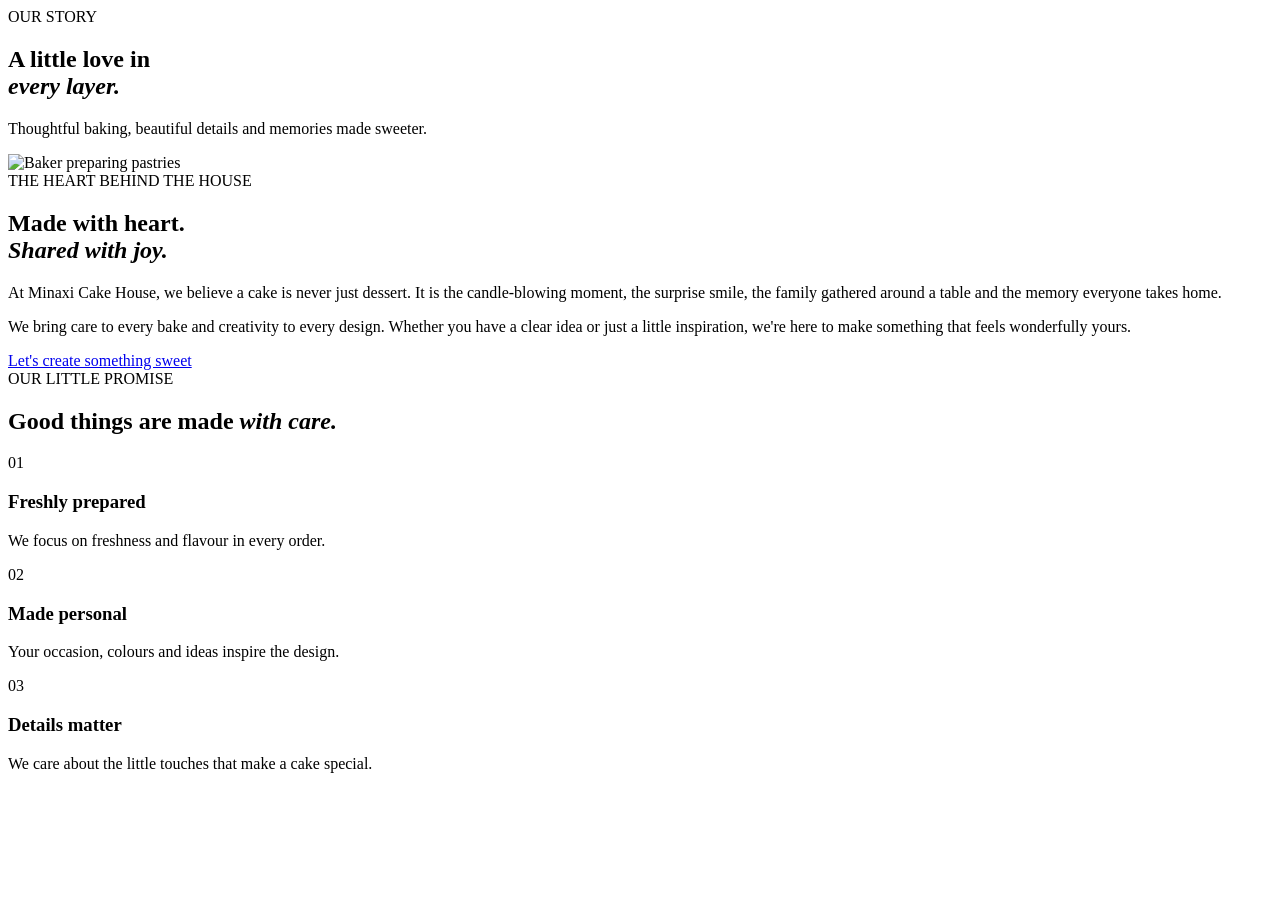
==== about.html @ bf6208a5 "Add files via upload" ====
<!doctype html><html lang="en"><head><meta charset="utf-8"><meta name="viewport" content="width=device-width,initial-scale=1"><title>About Us | Minaxi Cake House</title><link rel="preconnect" href="https://fonts.googleapis.com"><link href="https://fonts.googleapis.com/css2?family=DM+Sans:wght@400;500;600;700&family=Playfair+Display:wght@500;600;700&display=swap" rel="stylesheet"><link rel="stylesheet" href="css/style.css"></head><body><div id="site-header"></div><main><section class="page-hero"><span class="eyebrow">OUR STORY</span><h1>A little love in<br><em>every layer.</em></h1><p>Thoughtful baking, beautiful details and memories made sweeter.</p></section><section class="story section two-col"><img class="story-img" src="https://images.unsplash.com/photo-1555507036-ab1f4038808a?auto=format&fit=crop&w=1000&q=85" alt="Baker preparing pastries"><div><div class="section-kicker">THE HEART BEHIND THE HOUSE</div><h2>Made with heart.<br><em>Shared with joy.</em></h2><p>At Minaxi Cake House, we believe a cake is never just dessert. It is the candle-blowing moment, the surprise smile, the family gathered around a table and the memory everyone takes home.</p><p>We bring care to every bake and creativity to every design. Whether you have a clear idea or just a little inspiration, we're here to make something that feels wonderfully yours.</p><a class="btn btn-dark" href="custom-orders.html">Let's create something sweet</a></div></section><section class="values section"><div class="section-kicker">OUR LITTLE PROMISE</div><h2>Good things are made <em>with care.</em></h2><div class="value-grid"><div><span>01</span><h3>Freshly prepared</h3><p>We focus on freshness and flavour in every order.</p></div><div><span>02</span><h3>Made personal</h3><p>Your occasion, colours and ideas inspire the design.</p></div><div><span>03</span><h3>Details matter</h3><p>We care about the little touches that make a cake special.</p></div></div></section></main><div id="site-footer"></div><script src="js/site.js"></script></body></html>
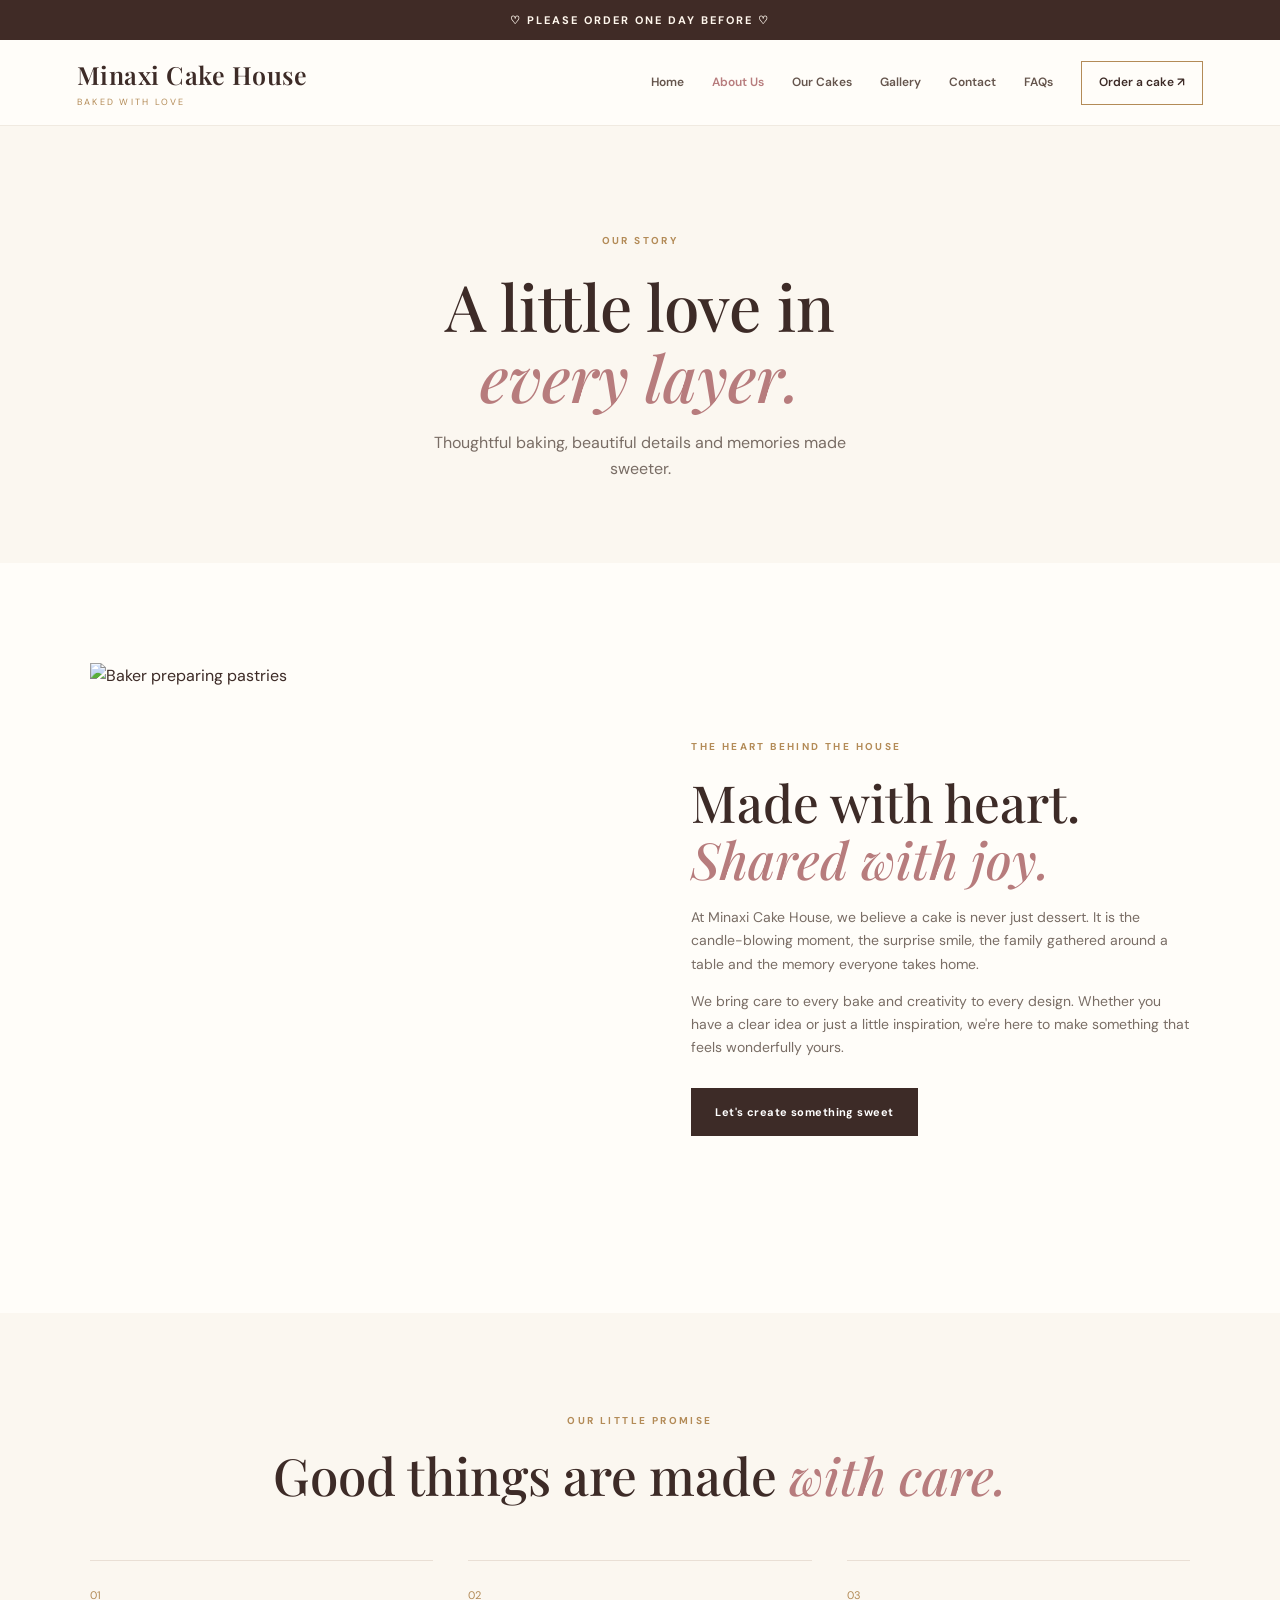
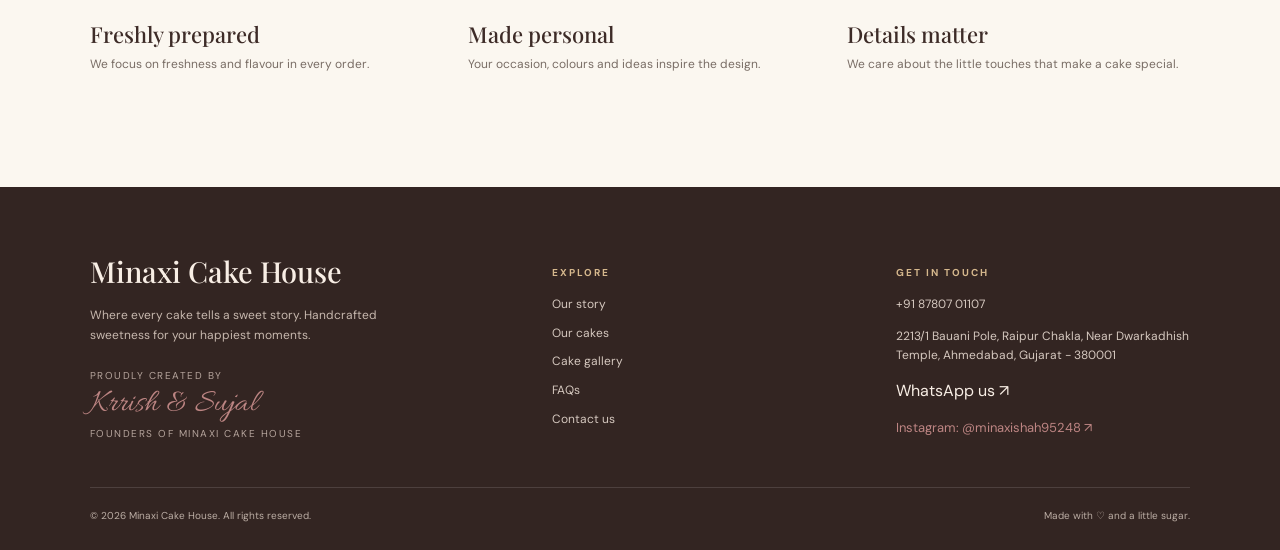
==== commit b7261959: "folder changes a bit" ====
--- a/about.html
+++ b/about.html
@@ -1 +1 @@
-<!doctype html><html lang="en"><head><meta charset="utf-8"><meta name="viewport" content="width=device-width,initial-scale=1"><title>About Us | Minaxi Cake House</title><link rel="preconnect" href="https://fonts.googleapis.com"><link href="https://fonts.googleapis.com/css2?family=DM+Sans:wght@400;500;600;700&family=Playfair+Display:wght@500;600;700&display=swap" rel="stylesheet"><link rel="stylesheet" href="css/style.css"></head><body><div id="site-header"></div><main><section class="page-hero"><span class="eyebrow">OUR STORY</span><h1>A little love in<br><em>every layer.</em></h1><p>Thoughtful baking, beautiful details and memories made sweeter.</p></section><section class="story section two-col"><img class="story-img" src="https://images.unsplash.com/photo-1555507036-ab1f4038808a?auto=format&fit=crop&w=1000&q=85" alt="Baker preparing pastries"><div><div class="section-kicker">THE HEART BEHIND THE HOUSE</div><h2>Made with heart.<br><em>Shared with joy.</em></h2><p>At Minaxi Cake House, we believe a cake is never just dessert. It is the candle-blowing moment, the surprise smile, the family gathered around a table and the memory everyone takes home.</p><p>We bring care to every bake and creativity to every design. Whether you have a clear idea or just a little inspiration, we're here to make something that feels wonderfully yours.</p><a class="btn btn-dark" href="custom-orders.html">Let's create something sweet</a></div></section><section class="values section"><div class="section-kicker">OUR LITTLE PROMISE</div><h2>Good things are made <em>with care.</em></h2><div class="value-grid"><div><span>01</span><h3>Freshly prepared</h3><p>We focus on freshness and flavour in every order.</p></div><div><span>02</span><h3>Made personal</h3><p>Your occasion, colours and ideas inspire the design.</p></div><div><span>03</span><h3>Details matter</h3><p>We care about the little touches that make a cake special.</p></div></div></section></main><div id="site-footer"></div><script src="js/site.js"></script></body></html>+<!doctype html><html lang="en"><head><meta charset="utf-8"><meta name="viewport" content="width=device-width,initial-scale=1"><title>About Us | Minaxi Cake House</title><link rel="preconnect" href="https://fonts.googleapis.com"><link href="https://fonts.googleapis.com/css2?family=DM+Sans:wght@400;500;600;700&family=Playfair+Display:wght@500;600;700&display=swap" rel="stylesheet"><link rel="stylesheet" href="./style.css"></head><body><div id="site-header"></div><main><section class="page-hero"><span class="eyebrow">OUR STORY</span><h1>A little love in<br><em>every layer.</em></h1><p>Thoughtful baking, beautiful details and memories made sweeter.</p></section><section class="story section two-col"><img class="story-img" src="https://images.unsplash.com/photo-1555507036-ab1f4038808a?auto=format&fit=crop&w=1000&q=85" alt="Baker preparing pastries"><div><div class="section-kicker">THE HEART BEHIND THE HOUSE</div><h2>Made with heart.<br><em>Shared with joy.</em></h2><p>At Minaxi Cake House, we believe a cake is never just dessert. It is the candle-blowing moment, the surprise smile, the family gathered around a table and the memory everyone takes home.</p><p>We bring care to every bake and creativity to every design. Whether you have a clear idea or just a little inspiration, we're here to make something that feels wonderfully yours.</p><a class="btn btn-dark" href="custom-orders.html">Let's create something sweet</a></div></section><section class="values section"><div class="section-kicker">OUR LITTLE PROMISE</div><h2>Good things are made <em>with care.</em></h2><div class="value-grid"><div><span>01</span><h3>Freshly prepared</h3><p>We focus on freshness and flavour in every order.</p></div><div><span>02</span><h3>Made personal</h3><p>Your occasion, colours and ideas inspire the design.</p></div><div><span>03</span><h3>Details matter</h3><p>We care about the little touches that make a cake special.</p></div></div></section></main><div id="site-footer"></div><script src="./site.js"></script></body></html>
--- a/style.css
+++ b/style.css
@@ -0,0 +1,2 @@
+ :root{--cream:#fbf7f0;--paper:#fffdf9;--pink:#f2dfe0;--rose:#b77c7d;--brown:#3d2b27;--gold:#b38b57;--muted:#796d65;--line:#e9dfd5;--serif:'Playfair Display',Georgia,serif;--sans:'DM Sans',Arial,sans-serif}*{box-sizing:border-box}html{scroll-behavior:smooth}body{margin:0;background:var(--paper);color:var(--brown);font-family:var(--sans);line-height:1.65}a{color:inherit;text-decoration:none}img{display:block;max-width:100%;object-fit:cover}button,input,textarea,select{font:inherit}.site-header{height:86px;padding:0 6vw;display:flex;align-items:center;justify-content:space-between;background:rgba(255,253,249,.94);position:sticky;top:0;z-index:20;border-bottom:1px solid rgba(233,223,213,.65);backdrop-filter:blur(12px)}.brand{display:flex;flex-direction:column;line-height:1.05}.brand strong{font:600 25px var(--serif);letter-spacing:.02em}.brand small{font-size:9px;letter-spacing:.25em;color:var(--gold);margin-top:7px}.nav{display:flex;gap:28px;align-items:center}.nav a{font-size:12px;font-weight:600;color:#65554d;transition:.25s}.nav a:hover,.nav a.active{color:var(--rose)}.nav .nav-cta{padding:11px 17px;border:1px solid var(--gold);color:var(--brown)}.menu-toggle{display:none;border:0;background:none;font-size:24px;color:var(--brown)}.hero{min-height:650px;display:grid;grid-template-columns:1fr 1fr;background:var(--cream);padding:65px 7vw 70px;gap:5vw;align-items:center}.hero-copy{max-width:570px}.eyebrow,.section-kicker{font-size:10px;letter-spacing:.24em;font-weight:700;color:var(--gold)}h1,h2,h3,p{margin-top:0}h1,h2{font-family:var(--serif);font-weight:500;line-height:1.12}h1{font-size:clamp(46px,5.5vw,76px);margin:23px 0}h1 em,h2 em{font-weight:500;color:var(--rose)}.hero-copy>p,.page-hero p{color:var(--muted);font-size:16px;max-width:450px}.actions{display:flex;align-items:center;gap:27px;margin-top:32px;flex-wrap:wrap}.btn{display:inline-flex;align-items:center;justify-content:center;gap:14px;padding:14px 23px;font-size:11px;font-weight:700;letter-spacing:.04em;border:1px solid transparent;transition:.25s;cursor:pointer}.btn-dark{background:var(--brown);color:white}.btn-dark:hover{background:var(--rose);transform:translateY(-2px)}.btn-light{background:var(--paper);color:var(--brown)}.text-link,.under-link{font-size:12px;font-weight:700;border-bottom:1px solid var(--gold);padding-bottom:4px}.text-link span{color:var(--gold)}.hero-note{margin-top:65px;color:var(--muted);font-size:10px;letter-spacing:.08em;display:flex;align-items:center;gap:12px}.note-line{width:35px;height:1px;background:var(--gold)}.hero-visual{position:relative;max-width:590px;width:100%;justify-self:end}.hero-img{width:100%;height:510px;object-fit:cover;border-radius:48% 48% 4px 4px}.floating-card{position:absolute;bottom:28px;left:-40px;background:white;padding:16px 22px;display:flex;align-items:center;gap:13px;box-shadow:0 12px 35px #3d2b2718}.floating-card>span{font-size:25px;color:var(--gold)}.floating-card strong,.floating-card small{display:block}.floating-card strong{font:500 16px var(--serif)}.floating-card small{font-size:10px;color:var(--muted)}.section{padding:100px 7vw}.intro{text-align:center;background:var(--paper)}.intro h2,.section h2{font-size:clamp(34px,4vw,52px);margin:18px 0}.narrow{max-width:570px;margin:0 auto 25px;color:var(--muted);font-size:14px}.under-link{display:inline-block}.section-head{display:flex;justify-content:space-between;align-items:end;margin-bottom:35px;gap:20px}.featured{background:var(--cream)}.cake-grid,.product-grid{display:grid;grid-template-columns:repeat(3,1fr);gap:25px}.cake-tile{background:var(--paper);overflow:hidden}.cake-tile img{height:290px;width:100%;transition:transform .5s}.cake-tile:hover img,.product-card:hover img{transform:scale(1.04)}.cake-tile>div{padding:22px 24px 25px}.cake-tile span,.product-card span{font-size:9px;letter-spacing:.17em;color:var(--gold);font-weight:700}.cake-tile h3,.product-card h3{font:500 24px var(--serif);margin:8px 0}.cake-tile p,.product-card p{font-size:12px;color:var(--muted);margin-bottom:0}.quote-band{background:#49342f;color:white;text-align:center;padding:75px 20px}.quote-band>span{font:70px var(--serif);color:#d4b68c;line-height:.7}.quote-band p{font:clamp(28px,4vw,43px)/1.25 var(--serif);margin:10px 0 25px}.quote-band em{color:#e4c9bd}.mini-gallery{display:grid;grid-template-columns:1.2fr 1fr 1fr;gap:18px}.mini-gallery img{height:300px;width:100%}.page-hero{text-align:center;padding:100px 20px 80px;background:var(--cream)}.page-hero h1{font-size:clamp(45px,5vw,68px);margin:17px 0}.page-hero p{margin:0 auto}.two-col{display:grid;grid-template-columns:1fr 1fr;gap:8vw;align-items:center}.story-img{width:100%;height:550px}.two-col p{color:var(--muted);font-size:14px}.two-col .btn{margin-top:15px}.values{text-align:center;background:var(--cream)}.value-grid{display:grid;grid-template-columns:repeat(3,1fr);gap:35px;margin-top:55px;text-align:left}.value-grid>div{border-top:1px solid var(--line);padding-top:20px}.value-grid span{color:var(--gold);font-size:11px}.value-grid h3{font:500 22px var(--serif);margin:12px 0 6px}.value-grid p{color:var(--muted);font-size:12px}.filter-row{display:flex;justify-content:center;gap:10px;flex-wrap:wrap;margin-bottom:35px}.filter{border:1px solid var(--line);background:white;color:var(--muted);padding:9px 17px;font-size:11px;cursor:pointer}.filter.active,.filter:hover{background:var(--brown);color:white;border-color:var(--brown)}.product-card{background:var(--cream);overflow:hidden}.product-card img{height:280px;width:100%;transition:transform .5s}.product-card>div{padding:22px}.product-card .under-link{margin-top:18px}.gallery-grid{display:grid;grid-template-columns:repeat(3,1fr);gap:18px}.gallery-grid img{width:100%;height:330px;transition:.35s;cursor:zoom-in}.gallery-grid img:nth-child(3n+2){height:390px}.gallery-grid img:hover{filter:brightness(.9)}.center-cta{text-align:center;padding:85px 15px 0}.center-cta h2{font-size:38px}.center-cta p{color:var(--muted);font-size:13px}.order-layout{display:grid;grid-template-columns:.8fr 1.2fr;gap:7vw;background:var(--cream)}.order-aside img{width:100%;height:270px;margin-top:30px}.order-aside p{color:var(--muted);font-size:14px}.order-form{background:white;padding:35px}.form-grid{display:grid;grid-template-columns:1fr 1fr;gap:20px}.form-grid label{font-size:11px;font-weight:700;color:#66574f}.form-grid input,.form-grid textarea,.form-grid select{display:block;width:100%;margin-top:8px;padding:12px;border:1px solid var(--line);background:#fffdfa;outline:none;font-size:12px;color:var(--brown)}.form-grid input:focus,.form-grid textarea:focus,.form-grid select:focus{border-color:var(--rose)}.form-grid .full{grid-column:1/-1}.form-note,.form-message{font-size:11px;color:var(--muted);margin:18px 0}.submit-btn{width:100%}.contact-layout{display:grid;grid-template-columns:.8fr 1.2fr;gap:8vw;align-items:center}.contact-detail{border-top:1px solid var(--line);padding:18px 0;margin-top:20px}.contact-detail span{font-size:9px;letter-spacing:.18em;color:var(--gold);font-weight:700}.contact-detail p{margin:5px 0 0;color:var(--muted);font-size:14px}.map-wrap{height:430px;background:var(--cream)}.map-wrap iframe{width:100%;height:100%;border:0}.faq-list{max-width:850px;margin:auto}.faq-list details{border-bottom:1px solid var(--line);padding:22px 5px}.faq-list summary{font:500 21px var(--serif);cursor:pointer;list-style:none;display:flex;justify-content:space-between}.faq-list summary:after{content:'+';color:var(--gold);font:22px var(--sans)}.faq-list details[open] summary:after{content:'−'}.faq-list p{color:var(--muted);font-size:13px;max-width:700px;margin:15px 0 0}.site-footer{background:#332522;color:#f8eee5;padding:65px 7vw 25px}.footer-top{display:grid;grid-template-columns:1.4fr 1fr 1fr;gap:50px;padding-bottom:45px}.footer-brand strong{font:500 29px var(--serif)}.footer-brand p{color:#c7b8ae;font-size:12px;max-width:300px;margin-top:15px}.site-footer h4{font-size:10px;letter-spacing:.2em;color:#d6b88d}.footer-links{display:grid;gap:9px}.footer-links a,.footer-contact p{font-size:12px;color:#d5c8bf}.footer-links a:hover{color:#e4c9bd}.footer-bottom{border-top:1px solid #ffffff20;padding-top:20px;display:flex;justify-content:space-between;color:#bcaea5;font-size:10px}.reveal{opacity:0;transform:translateY(18px);transition:opacity .7s,transform .7s}.reveal.visible{opacity:1;transform:none}
+@media(max-width:900px){.nav{gap:14px}.nav a{font-size:10px}.hero{padding:55px 5vw;gap:3vw}.hero-img{height:430px}.section{padding:75px 5vw}.cake-grid,.product-grid{gap:15px}.order-layout,.contact-layout{gap:35px}}@media(max-width:700px){.site-header{height:72px;padding:0 5vw}.menu-toggle{display:block}.nav{display:none;position:absolute;top:72px;left:0;right:0;background:var(--paper);padding:20px 6vw 25px;box-shadow:0 15px 20px #0000000b;flex-direction:column;align-items:stretch;gap:15px}.nav.open{display:flex}.nav a{font-size:13px}.nav .nav-cta{text-align:center}.hero{grid-template-columns:1fr;padding:55px 6vw 65px}.hero-visual{justify-self:center;max-width:500px}.hero-img{height:390px}.floating-card{left:0}.hero-note{margin-top:35px}.section{padding:65px 6vw}.section-head{align-items:start;flex-direction:column}.cake-grid,.product-grid{grid-template-columns:1fr}.cake-tile img,.product-card img{height:300px}.mini-gallery{grid-template-columns:1fr 1fr}.mini-gallery img{height:200px}.mini-gallery img:last-child{display:none}.page-hero{padding:75px 20px 60px}.two-col,.order-layout,.contact-layout{grid-template-columns:1fr}.story-img{height:360px}.value-grid{grid-template-columns:1fr;gap:20px;margin-top:30px}.gallery-grid{grid-template-columns:1fr 1fr;gap:10px}.gallery-grid img,.gallery-grid img:nth-child(3n+2){height:220px}.order-form{padding:22px}.form-grid{grid-template-columns:1fr}.form-grid .full{grid-column:auto}.map-wrap{height:320px}.footer-top{grid-template-columns:1fr 1fr;gap:30px}.footer-brand{grid-column:1/-1}.footer-bottom{gap:10px;flex-direction:column}.quote-band{padding:60px 20px}}
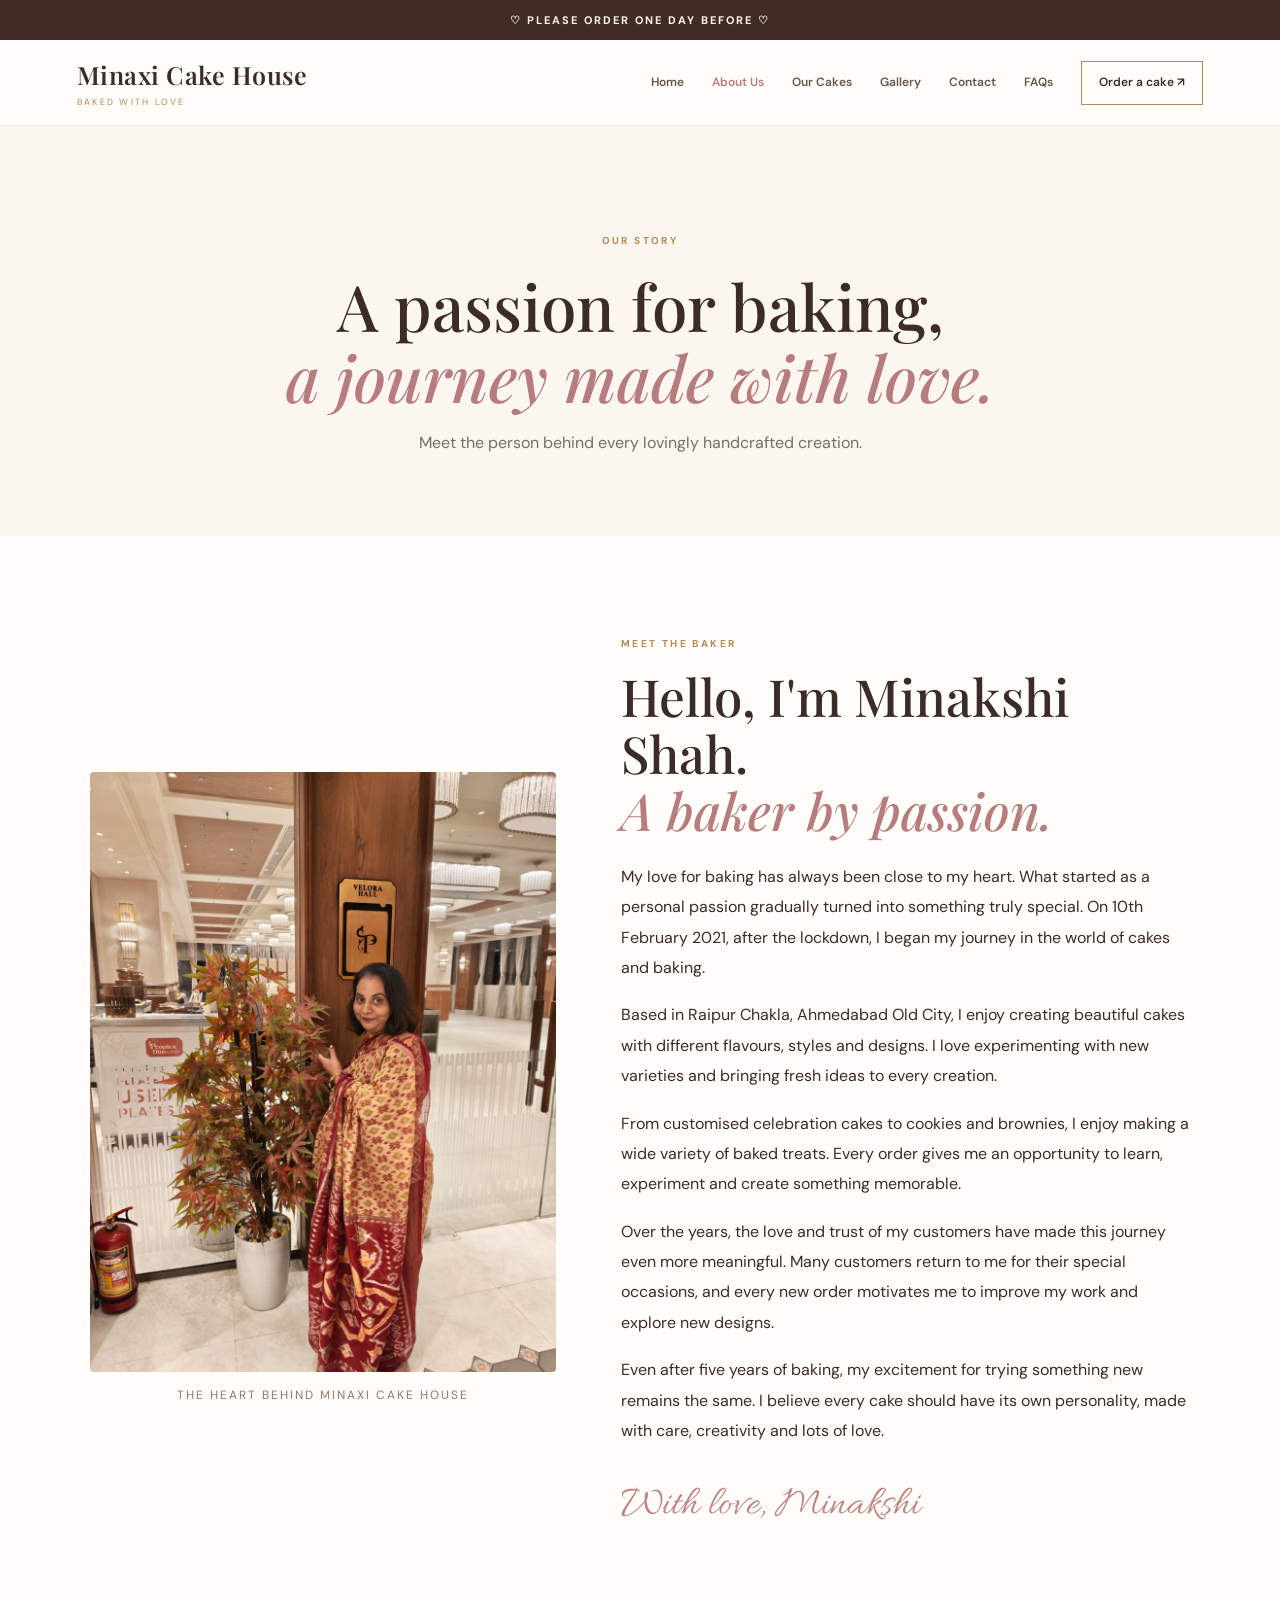
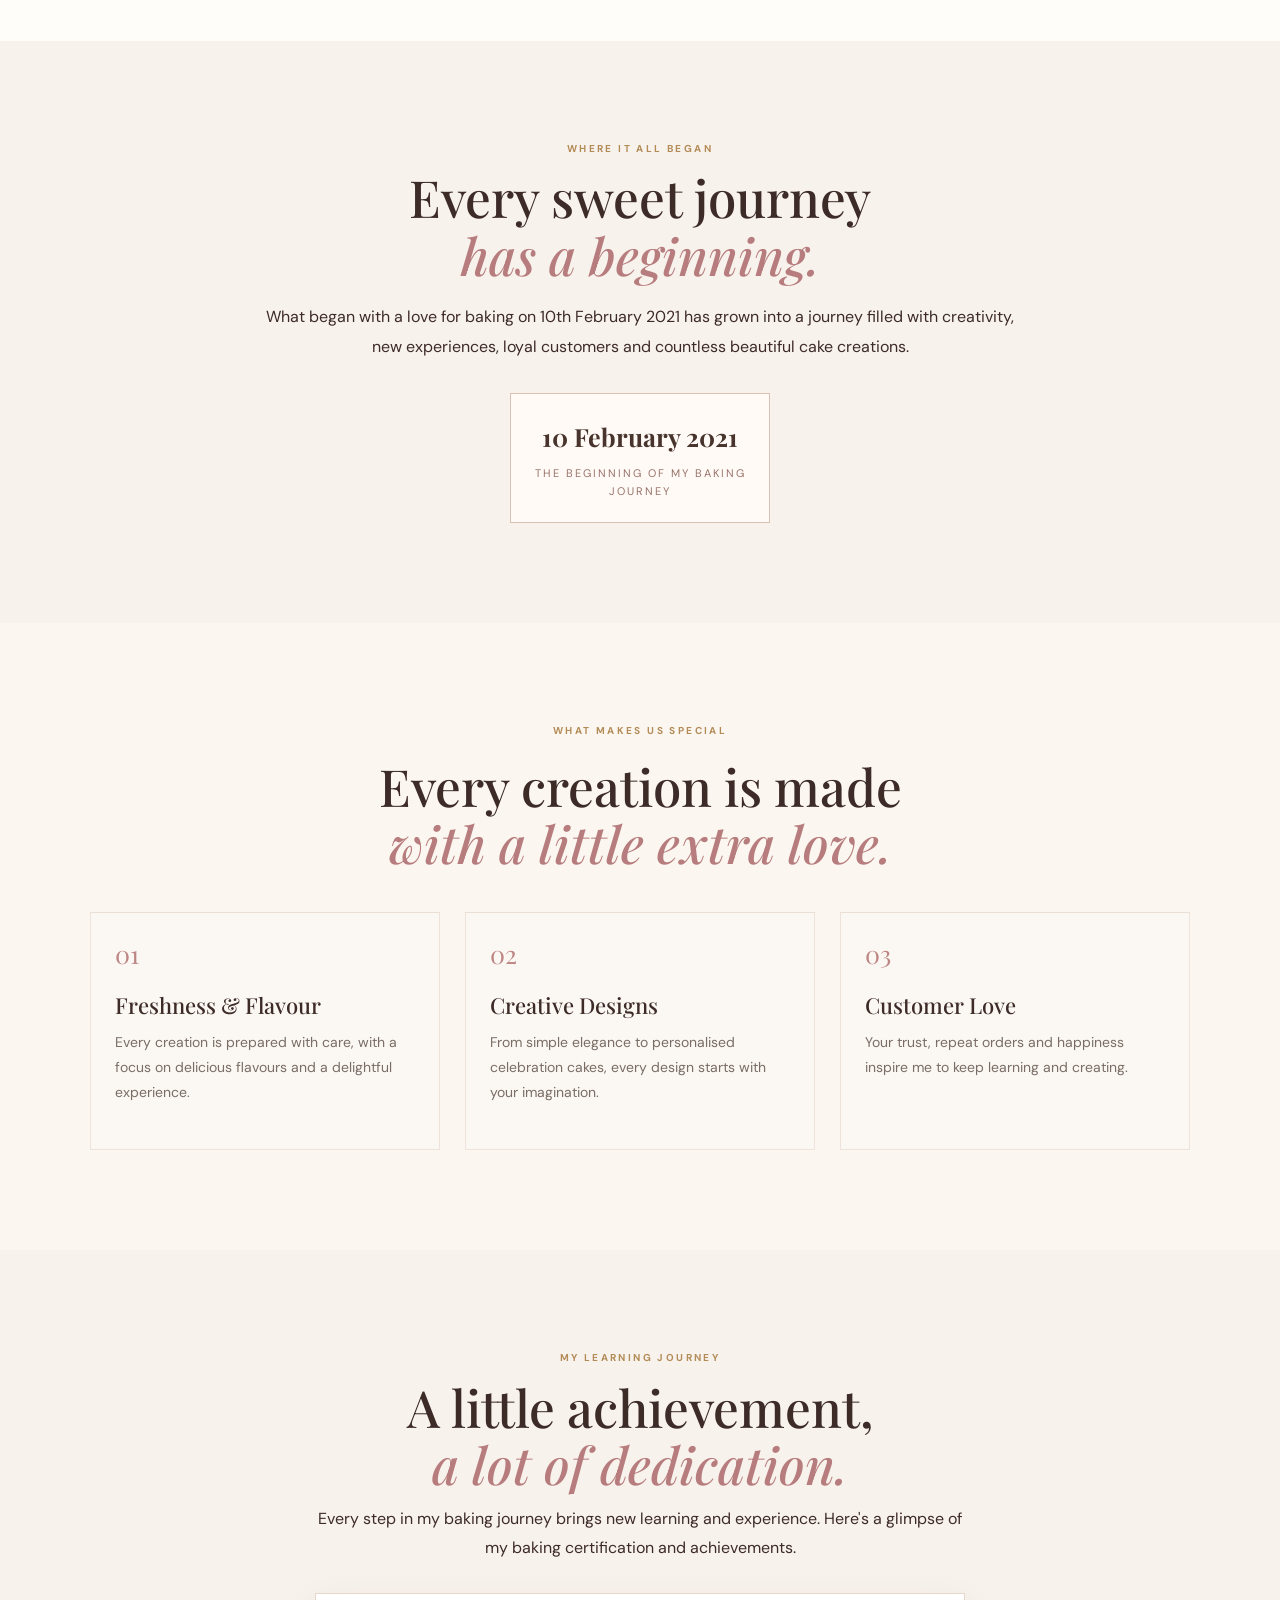
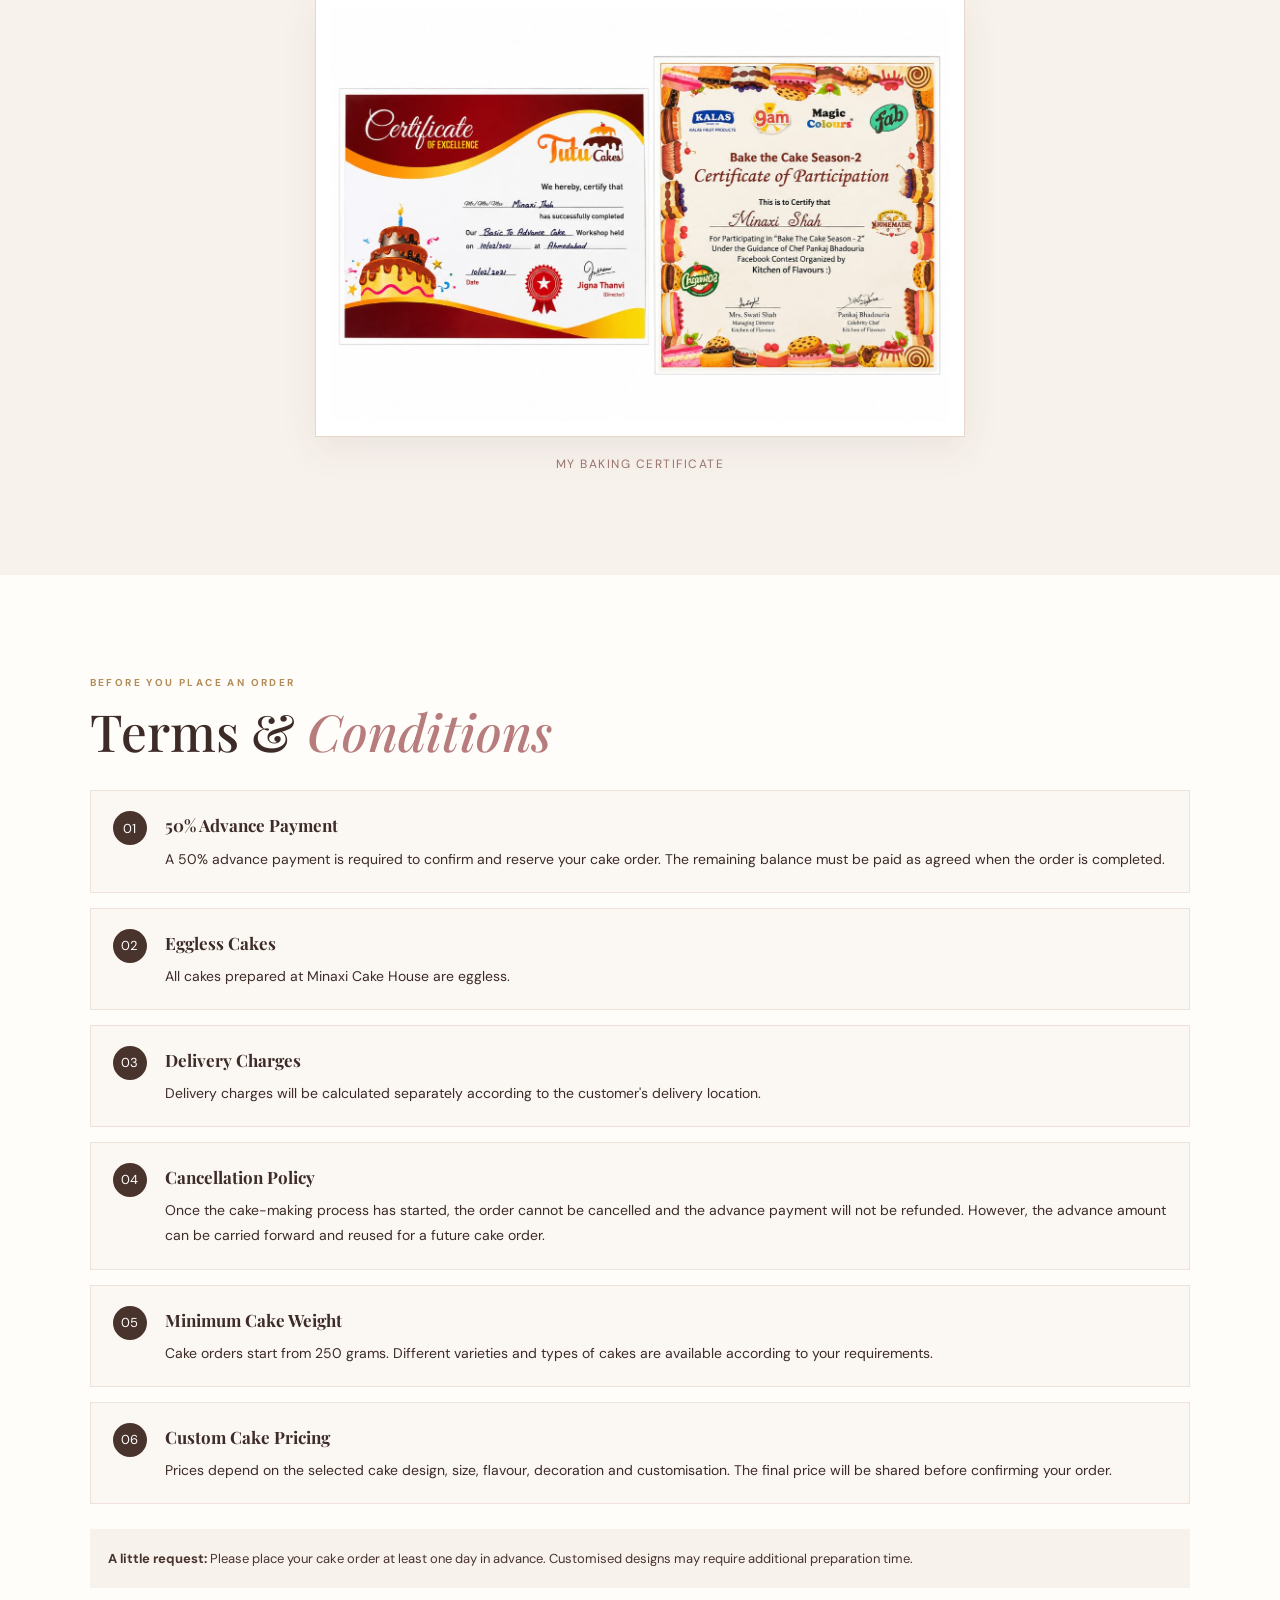
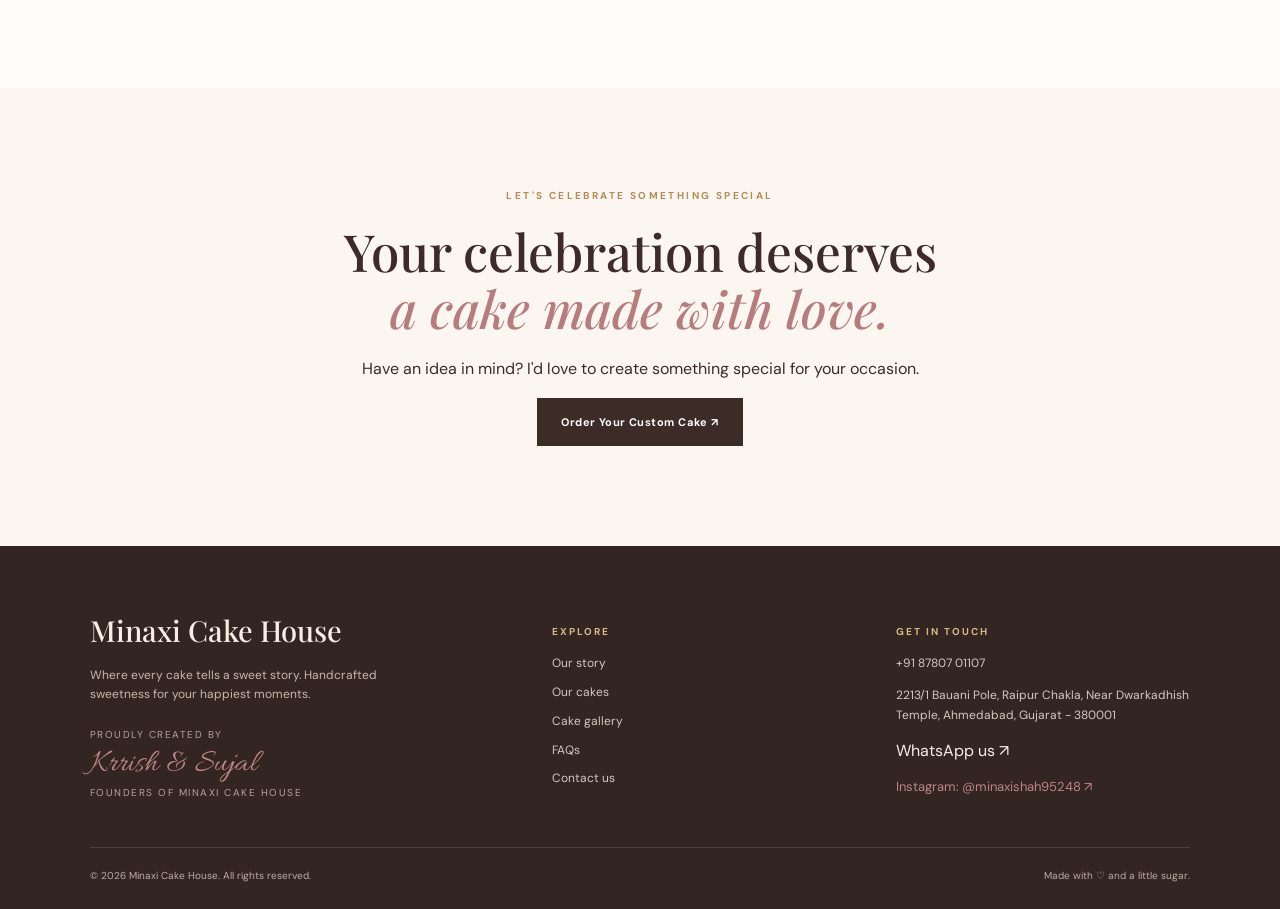
==== commit 65c3362a: "changesin file" ====
--- a/about.html
+++ b/about.html
@@ -1 +1,598 @@
-<!doctype html><html lang="en"><head><meta charset="utf-8"><meta name="viewport" content="width=device-width,initial-scale=1"><title>About Us | Minaxi Cake House</title><link rel="preconnect" href="https://fonts.googleapis.com"><link href="https://fonts.googleapis.com/css2?family=DM+Sans:wght@400;500;600;700&family=Playfair+Display:wght@500;600;700&display=swap" rel="stylesheet"><link rel="stylesheet" href="./style.css"></head><body><div id="site-header"></div><main><section class="page-hero"><span class="eyebrow">OUR STORY</span><h1>A little love in<br><em>every layer.</em></h1><p>Thoughtful baking, beautiful details and memories made sweeter.</p></section><section class="story section two-col"><img class="story-img" src="https://images.unsplash.com/photo-1555507036-ab1f4038808a?auto=format&fit=crop&w=1000&q=85" alt="Baker preparing pastries"><div><div class="section-kicker">THE HEART BEHIND THE HOUSE</div><h2>Made with heart.<br><em>Shared with joy.</em></h2><p>At Minaxi Cake House, we believe a cake is never just dessert. It is the candle-blowing moment, the surprise smile, the family gathered around a table and the memory everyone takes home.</p><p>We bring care to every bake and creativity to every design. Whether you have a clear idea or just a little inspiration, we're here to make something that feels wonderfully yours.</p><a class="btn btn-dark" href="custom-orders.html">Let's create something sweet</a></div></section><section class="values section"><div class="section-kicker">OUR LITTLE PROMISE</div><h2>Good things are made <em>with care.</em></h2><div class="value-grid"><div><span>01</span><h3>Freshly prepared</h3><p>We focus on freshness and flavour in every order.</p></div><div><span>02</span><h3>Made personal</h3><p>Your occasion, colours and ideas inspire the design.</p></div><div><span>03</span><h3>Details matter</h3><p>We care about the little touches that make a cake special.</p></div></div></section></main><div id="site-footer"></div><script src="./site.js"></script></body></html>+
+<!doctype html>
+<html lang="en">
+
+<head>
+  <meta charset="utf-8">
+  <meta name="viewport" content="width=device-width,initial-scale=1">
+
+  <title>About Us | Minaxi Cake House</title>
+
+  <link rel="preconnect" href="https://fonts.googleapis.com">
+
+  <link href="https://fonts.googleapis.com/css2?family=DM+Sans:wght@400;500;600;700&family=Playfair+Display:wght@500;600;700&display=swap" rel="stylesheet">
+
+  <link rel="stylesheet" href="./style.css">
+
+  <style>
+    /* ABOUT PAGE */
+
+    .owner-story {
+      display: grid;
+      grid-template-columns: 0.9fr 1.1fr;
+      gap: 65px;
+      align-items: center;
+    }
+
+    .owner-photo-wrap {
+      position: relative;
+    }
+
+    .owner-photo {
+      width: 100%;
+      height: 600px;
+      object-fit: cover;
+      object-position: center 35%;
+      border-radius: 4px;
+      display: block;
+    }
+
+    .owner-photo-caption {
+      margin-top: 14px;
+      text-align: center;
+      color: #98736b;
+      font-size: 12px;
+      letter-spacing: 2px;
+      text-transform: uppercase;
+    }
+
+    .owner-content h2 {
+      margin: 15px 0 22px;
+    }
+
+    .owner-content p {
+      line-height: 1.9;
+      margin-bottom: 17px;
+    }
+
+    .owner-signature {
+      margin-top: 25px;
+      color: #bd8583;
+      font-family: 'Allura', cursive;
+      font-size: 42px;
+    }
+
+    /* BAKING JOURNEY */
+
+    .journey-section {
+      background: #f8f2ed;
+      text-align: center;
+    }
+
+    .journey-section h2 {
+      margin: 12px 0 18px;
+    }
+
+    .journey-description {
+      max-width: 760px;
+      margin: 0 auto;
+      line-height: 1.9;
+    }
+
+    .journey-date {
+      margin: 30px auto 0;
+      padding: 22px;
+      max-width: 260px;
+      border: 1px solid #d9c2b4;
+      background: #fffaf6;
+    }
+
+    .journey-date strong {
+      display: block;
+      font-family: 'Playfair Display', serif;
+      font-size: 25px;
+      color: #49332d;
+    }
+
+    .journey-date span {
+      display: block;
+      margin-top: 7px;
+      font-size: 11px;
+      letter-spacing: 2px;
+      color: #98736b;
+    }
+
+    /* CAKE PROMISES */
+
+    .values {
+      text-align: center;
+    }
+
+    .value-grid {
+      display: grid;
+      grid-template-columns: repeat(3, 1fr);
+      gap: 25px;
+      margin-top: 40px;
+    }
+
+    .value-card {
+      padding: 30px 24px;
+      background: #fbf7f3;
+      border: 1px solid #eee2da;
+      text-align: left;
+    }
+
+    .value-card span {
+      color: #bd8583;
+      font-family: 'Playfair Display', serif;
+      font-size: 25px;
+    }
+
+    .value-card h3 {
+      margin: 15px 0 10px;
+      font-family: 'Playfair Display', serif;
+    }
+
+    .value-card p {
+      line-height: 1.8;
+      font-size: 14px;
+    }
+
+    /* CERTIFICATE */
+
+    .certificate-section {
+      background: #f8f2ed;
+      text-align: center;
+    }
+
+    .certificate-section h2 {
+      margin: 12px 0;
+    }
+
+    .certificate-description {
+      max-width: 650px;
+      margin: 0 auto 30px;
+      line-height: 1.8;
+    }
+
+    .certificate-frame {
+      max-width: 650px;
+      margin: 0 auto;
+      padding: 15px;
+      background: #fff;
+      border: 1px solid #e6d7ca;
+      box-shadow: 0 12px 35px rgba(64,43,38,0.08);
+    }
+
+    .certificate-frame img {
+      width: 100%;
+      height: auto;
+      display: block;
+      object-fit: contain;
+    }
+
+    .certificate-caption {
+      margin-top: 18px;
+      color: #98736b;
+      font-size: 12px;
+      letter-spacing: 1.5px;
+      text-transform: uppercase;
+    }
+
+    /* TERMS AND CONDITIONS */
+
+    .terms-section h2 {
+      margin: 12px 0 30px;
+    }
+
+    .terms-list {
+      display: grid;
+      gap: 15px;
+    }
+
+    .term-item {
+      display: flex;
+      gap: 18px;
+      padding: 20px 22px;
+      background: #fbf7f3;
+      border: 1px solid #eee2da;
+      align-items: flex-start;
+    }
+
+    .term-number {
+      flex: 0 0 34px;
+      height: 34px;
+      display: flex;
+      justify-content: center;
+      align-items: center;
+      background: #49332d;
+      color: #fff;
+      border-radius: 50%;
+      font-size: 13px;
+    }
+
+    .term-item h3 {
+      font-family: 'Playfair Display', serif;
+      font-size: 17px;
+      margin: 0 0 7px;
+    }
+
+    .term-item p {
+      margin: 0;
+      line-height: 1.8;
+      font-size: 14px;
+    }
+
+    .terms-note {
+      margin-top: 25px;
+      padding: 18px;
+      background: #f8f2ed;
+      color: #49332d;
+      line-height: 1.8;
+      font-size: 13px;
+    }
+
+    @media(max-width: 800px) {
+      .owner-story {
+        grid-template-columns: 1fr;
+        gap: 35px;
+      }
+
+      .owner-photo {
+        height: 480px;
+      }
+
+      .value-grid {
+        grid-template-columns: 1fr;
+      }
+    }
+
+    @media(max-width: 500px) {
+      .owner-photo {
+        height: 400px;
+      }
+
+      .term-item {
+        padding: 16px;
+        gap: 12px;
+      }
+    }
+  </style>
+
+</head>
+
+<body>
+
+<div id="site-header"></div>
+
+<main>
+
+  <!-- PAGE HERO -->
+
+  <section class="page-hero">
+    <span class="eyebrow">OUR STORY</span>
+
+    <h1>A passion for baking,<br><em>a journey made with love.</em></h1>
+
+    <p>Meet the person behind every lovingly handcrafted creation.</p>
+  </section>
+
+
+  <!-- OWNER INTRODUCTION -->
+
+  <section class="section owner-story">
+
+    <div class="owner-photo-wrap">
+
+      <img
+        class="owner-photo"
+        src="./minaxi.jpeg"
+        alt="Minakshi Shah, founder of Minaxi Cake House"
+      >
+
+      <div class="owner-photo-caption">
+        The heart behind Minaxi Cake House
+      </div>
+
+    </div>
+
+    <div class="owner-content">
+
+      <div class="section-kicker">
+        MEET THE BAKER
+      </div>
+
+      <h2>
+        Hello, I'm Minakshi Shah.<br>
+        <em>A baker by passion.</em>
+      </h2>
+
+      <p>
+        My love for baking has always been close to my heart.
+        What started as a personal passion gradually turned into
+        something truly special. On 10th February 2021, after
+        the lockdown, I began my journey in the world of cakes
+        and baking.
+      </p>
+
+      <p>
+        Based in Raipur Chakla, Ahmedabad Old City, I enjoy
+        creating beautiful cakes with different flavours,
+        styles and designs. I love experimenting with new
+        varieties and bringing fresh ideas to every creation.
+      </p>
+
+      <p>
+        From customised celebration cakes to cookies and
+        brownies, I enjoy making a wide variety of baked
+        treats. Every order gives me an opportunity to learn,
+        experiment and create something memorable.
+      </p>
+
+      <p>
+        Over the years, the love and trust of my customers
+        have made this journey even more meaningful. Many
+        customers return to me for their special occasions,
+        and every new order motivates me to improve my work
+        and explore new designs.
+      </p>
+
+      <p>
+        Even after five years of baking, my excitement for
+        trying something new remains the same. I believe
+        every cake should have its own personality, made
+        with care, creativity and lots of love.
+      </p>
+
+      <div class="owner-signature">
+        With love, Minakshi
+      </div>
+
+    </div>
+
+  </section>
+
+
+  <!-- BAKING JOURNEY -->
+
+  <section class="section journey-section">
+
+    <div class="section-kicker">
+      WHERE IT ALL BEGAN
+    </div>
+
+    <h2>
+      Every sweet journey<br>
+      <em>has a beginning.</em>
+    </h2>
+
+    <p class="journey-description">
+      What began with a love for baking on 10th February 2021
+      has grown into a journey filled with creativity,
+      new experiences, loyal customers and countless
+      beautiful cake creations.
+    </p>
+
+    <div class="journey-date">
+      <strong>10 February 2021</strong>
+      <span>THE BEGINNING OF MY BAKING JOURNEY</span>
+    </div>
+
+  </section>
+
+
+  <!-- OUR VALUES -->
+
+  <section class="section values">
+
+    <div class="section-kicker">
+      WHAT MAKES US SPECIAL
+    </div>
+
+    <h2>
+      Every creation is made<br>
+      <em>with a little extra love.</em>
+    </h2>
+
+    <div class="value-grid">
+
+      <div class="value-card">
+        <span>01</span>
+        <h3>Freshness & Flavour</h3>
+        <p>
+          Every creation is prepared with care, with a focus
+          on delicious flavours and a delightful experience.
+        </p>
+      </div>
+
+      <div class="value-card">
+        <span>02</span>
+        <h3>Creative Designs</h3>
+        <p>
+          From simple elegance to personalised celebration
+          cakes, every design starts with your imagination.
+        </p>
+      </div>
+
+      <div class="value-card">
+        <span>03</span>
+        <h3>Customer Love</h3>
+        <p>
+          Your trust, repeat orders and happiness inspire
+          me to keep learning and creating.
+        </p>
+      </div>
+
+    </div>
+
+  </section>
+
+
+  <!-- BAKER CERTIFICATE -->
+
+  <section class="section certificate-section">
+
+    <div class="section-kicker">
+      MY LEARNING JOURNEY
+    </div>
+
+    <h2>
+      A little achievement,<br>
+      <em>a lot of dedication.</em>
+    </h2>
+
+    <p class="certificate-description">
+      Every step in my baking journey brings new learning
+      and experience. Here's a glimpse of my baking
+      certification and achievements.
+    </p>
+
+    <div class="certificate-frame">
+
+      <img
+        src="./certi.jpeg"
+        alt="Minakshi Shah's baking certificate"
+        loading="lazy"
+      >
+
+    </div>
+
+    <div class="certificate-caption">
+      My baking certificate
+    </div>
+
+  </section>
+
+
+  <!-- TERMS AND CONDITIONS -->
+
+  <section class="section terms-section">
+
+    <div class="section-kicker">
+      BEFORE YOU PLACE AN ORDER
+    </div>
+
+    <h2>
+      Terms & <em>Conditions</em>
+    </h2>
+
+    <div class="terms-list">
+
+      <div class="term-item">
+        <span class="term-number">01</span>
+        <div>
+          <h3>50% Advance Payment</h3>
+          <p>
+            A 50% advance payment is required to confirm
+            and reserve your cake order. The remaining
+            balance must be paid as agreed when the order
+            is completed.
+          </p>
+        </div>
+      </div>
+
+      <div class="term-item">
+        <span class="term-number">02</span>
+        <div>
+          <h3>Eggless Cakes</h3>
+          <p>
+            All cakes prepared at Minaxi Cake House are
+            eggless.
+          </p>
+        </div>
+      </div>
+
+      <div class="term-item">
+        <span class="term-number">03</span>
+        <div>
+          <h3>Delivery Charges</h3>
+          <p>
+            Delivery charges will be calculated separately
+            according to the customer's delivery location.
+          </p>
+        </div>
+      </div>
+
+      <div class="term-item">
+        <span class="term-number">04</span>
+        <div>
+          <h3>Cancellation Policy</h3>
+          <p>
+            Once the cake-making process has started,
+            the order cannot be cancelled and the advance
+            payment will not be refunded. However, the
+            advance amount can be carried forward and
+            reused for a future cake order.
+          </p>
+        </div>
+      </div>
+
+      <div class="term-item">
+        <span class="term-number">05</span>
+        <div>
+          <h3>Minimum Cake Weight</h3>
+          <p>
+            Cake orders start from 250 grams. Different
+            varieties and types of cakes are available
+            according to your requirements.
+          </p>
+        </div>
+      </div>
+
+      <div class="term-item">
+        <span class="term-number">06</span>
+        <div>
+          <h3>Custom Cake Pricing</h3>
+          <p>
+            Prices depend on the selected cake design,
+            size, flavour, decoration and customisation.
+            The final price will be shared before
+            confirming your order.
+          </p>
+        </div>
+      </div>
+
+    </div>
+
+    <div class="terms-note">
+      <strong>A little request:</strong>
+      Please place your cake order at least one day in
+      advance. Customised designs may require additional
+      preparation time.
+    </div>
+
+  </section>
+
+
+  <!-- FINAL CTA -->
+
+  <section class="section values">
+
+    <div class="section-kicker">
+      LET'S CELEBRATE SOMETHING SPECIAL
+    </div>
+
+    <h2>
+      Your celebration deserves<br>
+      <em>a cake made with love.</em>
+    </h2>
+
+    <p>
+      Have an idea in mind? I'd love to create something
+      special for your occasion.
+    </p>
+
+    <a class="btn btn-dark" href="custom-orders.html">
+      Order Your Custom Cake ↗
+    </a>
+
+  </section>
+
+</main>
+
+<div id="site-footer"></div>
+
+<script src="site.js"></script>
+
+</body>
+</html>
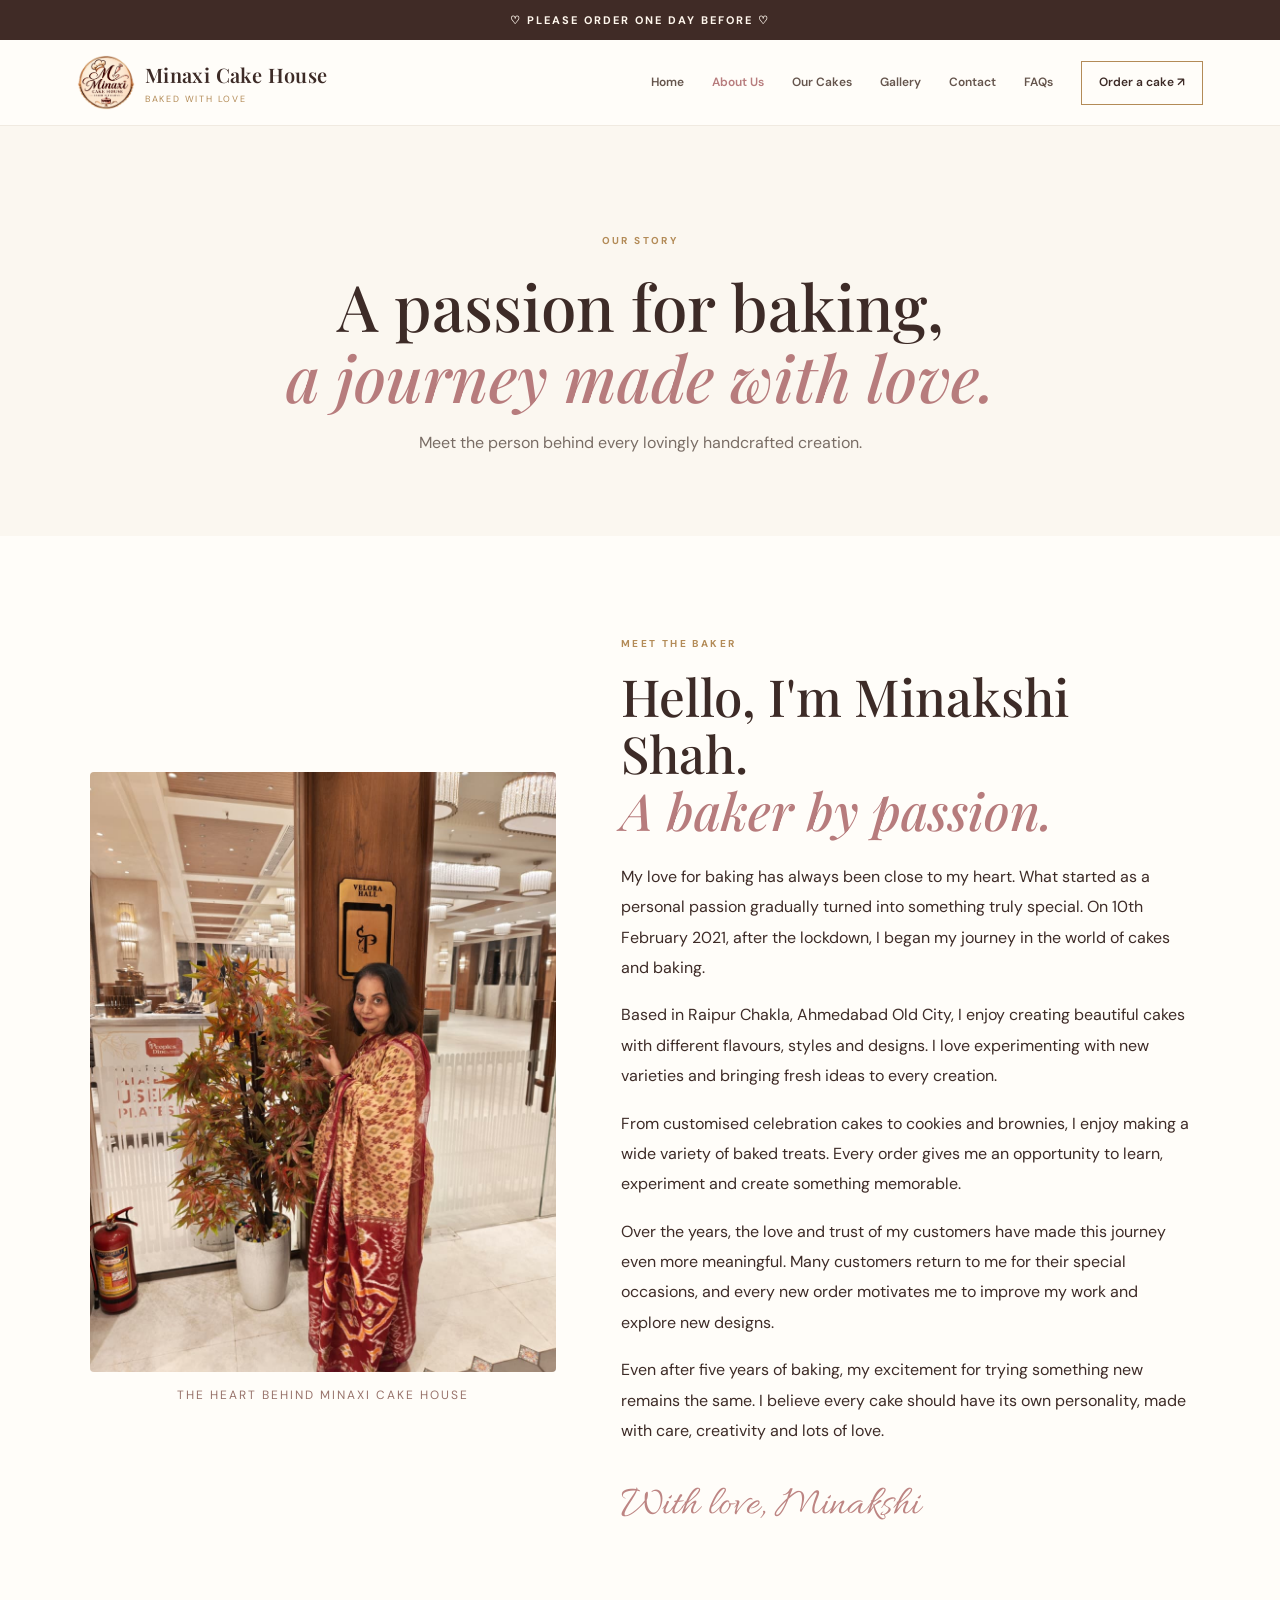
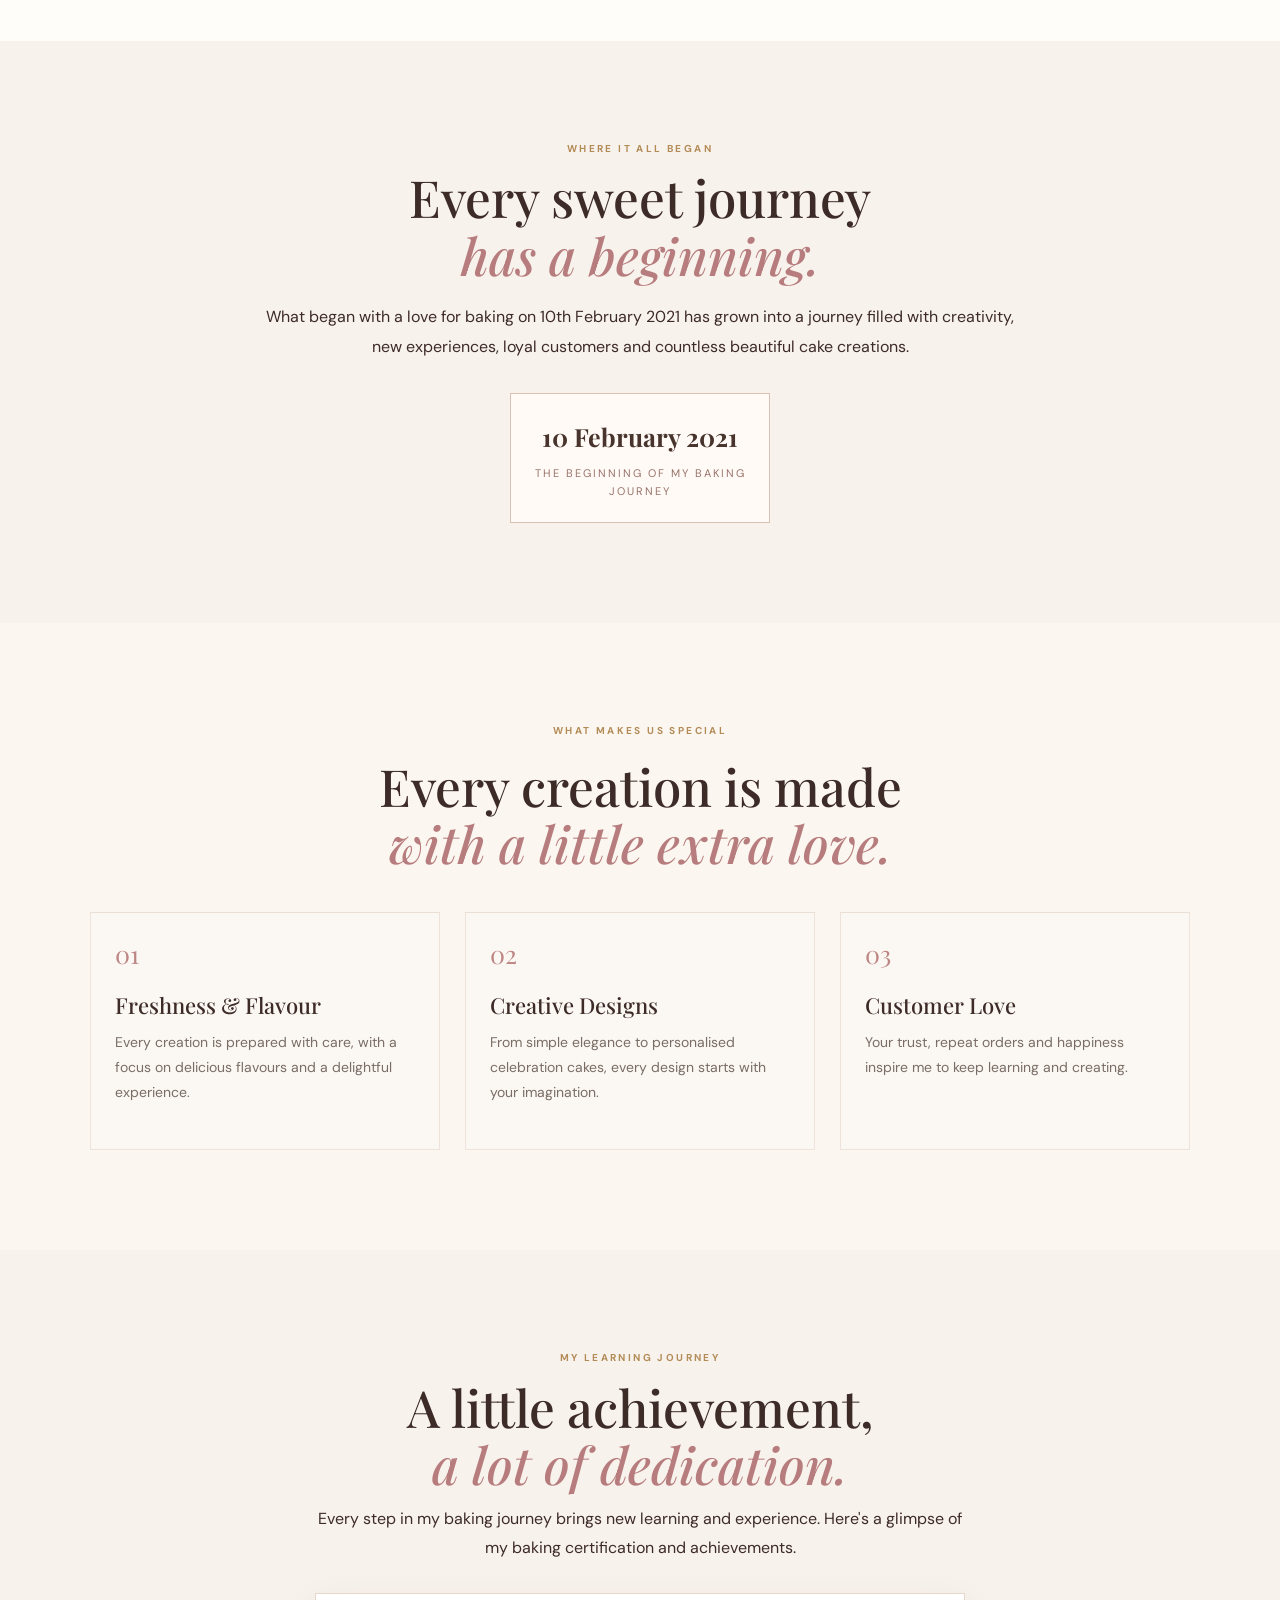
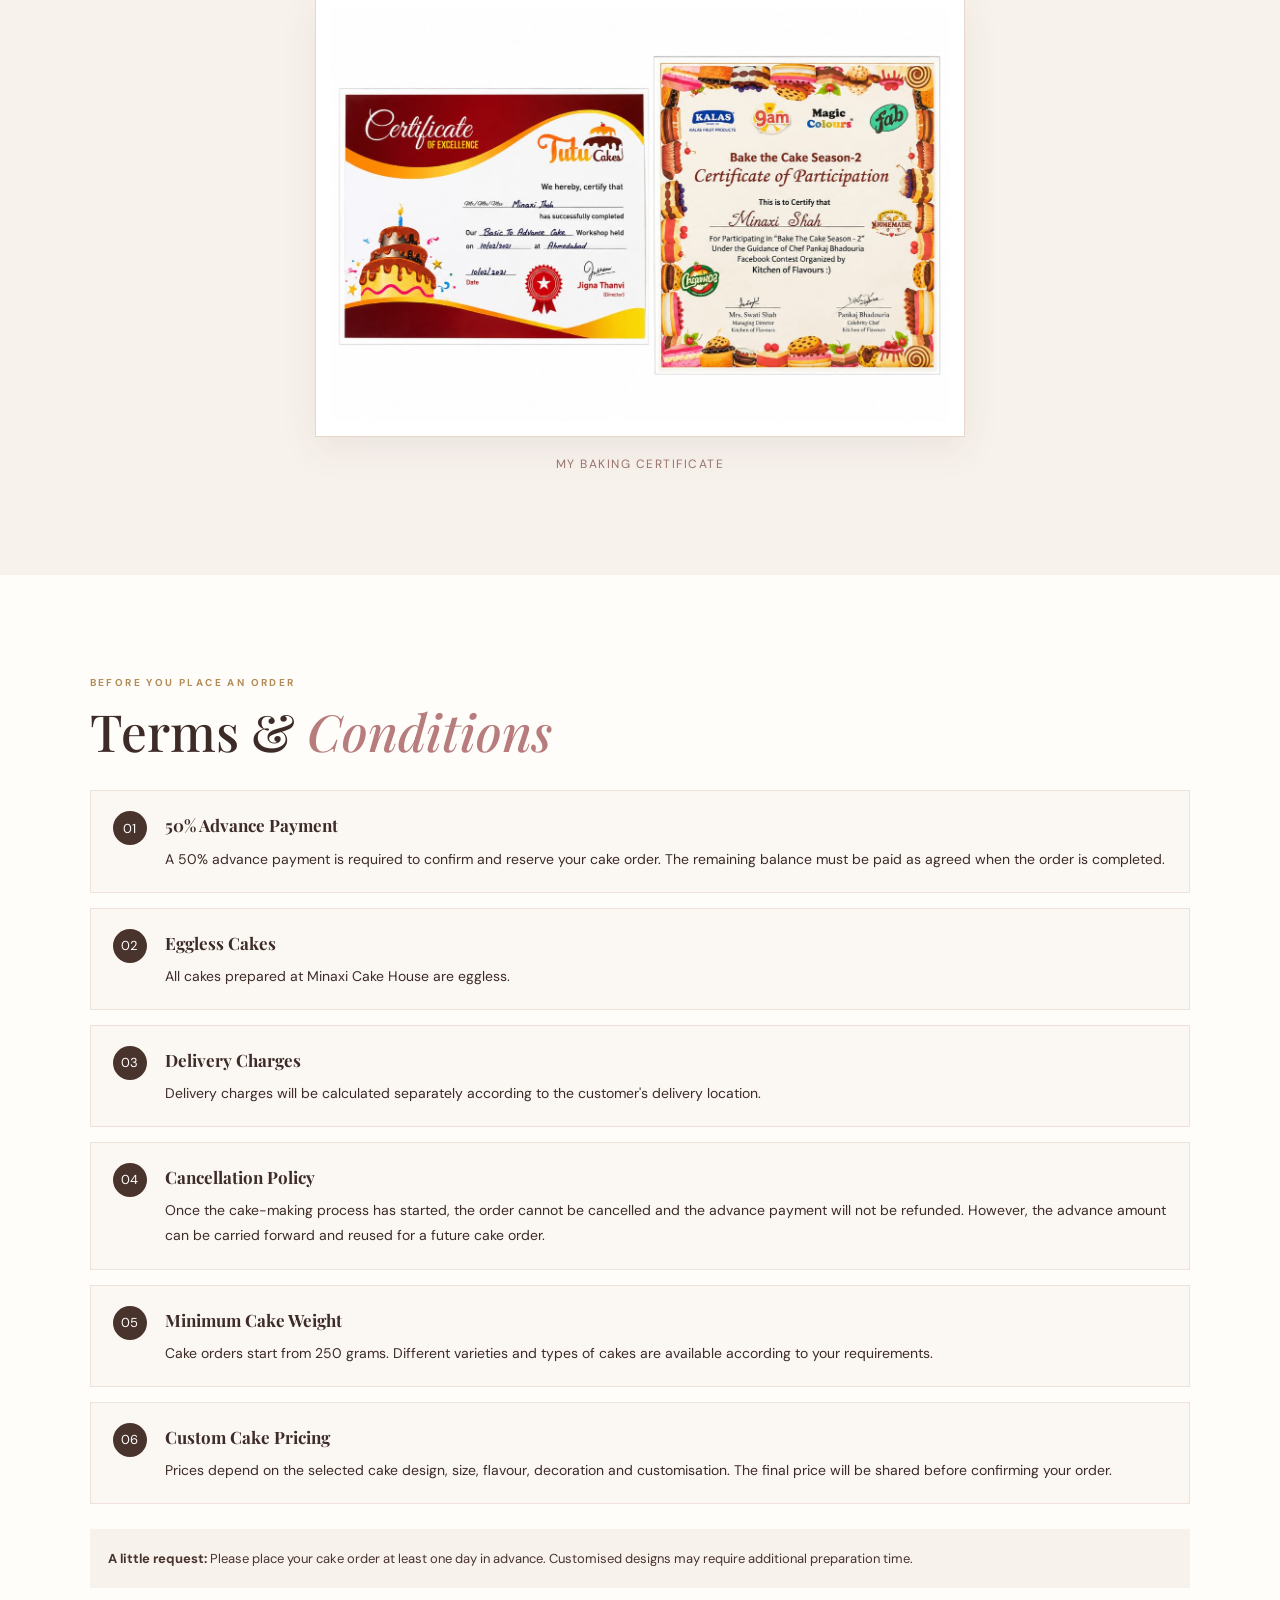
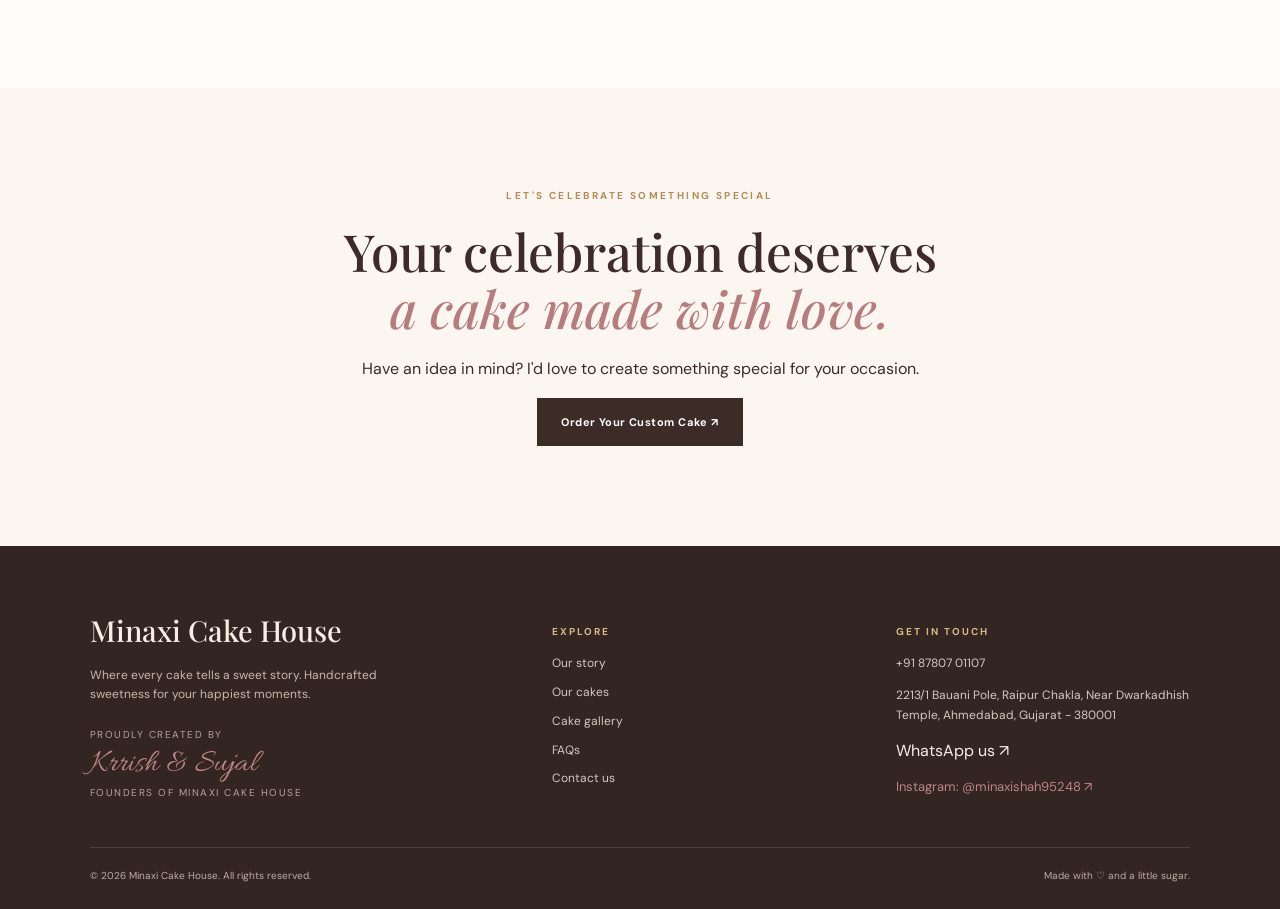
==== commit a0ca9351: "Update about.html" ====
--- a/about.html
+++ b/about.html
@@ -5,6 +5,13 @@
 <head>
   <meta charset="utf-8">
   <meta name="viewport" content="width=device-width,initial-scale=1">
+  <link rel="icon" type="image/png" href="./minaxi-favicon.png">
+  <script async src="https://www.googletagmanager.com/gtm.js?id=GTM-NQL6CWG3"></script>
+  <script>
+    window.dataLayer = window.dataLayer || [];
+    function gtag(){dataLayer.push(arguments);}
+    gtag('js', new Date());
+  </script>
 
   <title>About Us | Minaxi Cake House</title>
 
--- a/style.css
+++ b/style.css
@@ -1,2 +1,2 @@
- :root{--cream:#fbf7f0;--paper:#fffdf9;--pink:#f2dfe0;--rose:#b77c7d;--brown:#3d2b27;--gold:#b38b57;--muted:#796d65;--line:#e9dfd5;--serif:'Playfair Display',Georgia,serif;--sans:'DM Sans',Arial,sans-serif}*{box-sizing:border-box}html{scroll-behavior:smooth}body{margin:0;background:var(--paper);color:var(--brown);font-family:var(--sans);line-height:1.65}a{color:inherit;text-decoration:none}img{display:block;max-width:100%;object-fit:cover}button,input,textarea,select{font:inherit}.site-header{height:86px;padding:0 6vw;display:flex;align-items:center;justify-content:space-between;background:rgba(255,253,249,.94);position:sticky;top:0;z-index:20;border-bottom:1px solid rgba(233,223,213,.65);backdrop-filter:blur(12px)}.brand{display:flex;flex-direction:column;line-height:1.05}.brand strong{font:600 25px var(--serif);letter-spacing:.02em}.brand small{font-size:9px;letter-spacing:.25em;color:var(--gold);margin-top:7px}.nav{display:flex;gap:28px;align-items:center}.nav a{font-size:12px;font-weight:600;color:#65554d;transition:.25s}.nav a:hover,.nav a.active{color:var(--rose)}.nav .nav-cta{padding:11px 17px;border:1px solid var(--gold);color:var(--brown)}.menu-toggle{display:none;border:0;background:none;font-size:24px;color:var(--brown)}.hero{min-height:650px;display:grid;grid-template-columns:1fr 1fr;background:var(--cream);padding:65px 7vw 70px;gap:5vw;align-items:center}.hero-copy{max-width:570px}.eyebrow,.section-kicker{font-size:10px;letter-spacing:.24em;font-weight:700;color:var(--gold)}h1,h2,h3,p{margin-top:0}h1,h2{font-family:var(--serif);font-weight:500;line-height:1.12}h1{font-size:clamp(46px,5.5vw,76px);margin:23px 0}h1 em,h2 em{font-weight:500;color:var(--rose)}.hero-copy>p,.page-hero p{color:var(--muted);font-size:16px;max-width:450px}.actions{display:flex;align-items:center;gap:27px;margin-top:32px;flex-wrap:wrap}.btn{display:inline-flex;align-items:center;justify-content:center;gap:14px;padding:14px 23px;font-size:11px;font-weight:700;letter-spacing:.04em;border:1px solid transparent;transition:.25s;cursor:pointer}.btn-dark{background:var(--brown);color:white}.btn-dark:hover{background:var(--rose);transform:translateY(-2px)}.btn-light{background:var(--paper);color:var(--brown)}.text-link,.under-link{font-size:12px;font-weight:700;border-bottom:1px solid var(--gold);padding-bottom:4px}.text-link span{color:var(--gold)}.hero-note{margin-top:65px;color:var(--muted);font-size:10px;letter-spacing:.08em;display:flex;align-items:center;gap:12px}.note-line{width:35px;height:1px;background:var(--gold)}.hero-visual{position:relative;max-width:590px;width:100%;justify-self:end}.hero-img{width:100%;height:510px;object-fit:cover;border-radius:48% 48% 4px 4px}.floating-card{position:absolute;bottom:28px;left:-40px;background:white;padding:16px 22px;display:flex;align-items:center;gap:13px;box-shadow:0 12px 35px #3d2b2718}.floating-card>span{font-size:25px;color:var(--gold)}.floating-card strong,.floating-card small{display:block}.floating-card strong{font:500 16px var(--serif)}.floating-card small{font-size:10px;color:var(--muted)}.section{padding:100px 7vw}.intro{text-align:center;background:var(--paper)}.intro h2,.section h2{font-size:clamp(34px,4vw,52px);margin:18px 0}.narrow{max-width:570px;margin:0 auto 25px;color:var(--muted);font-size:14px}.under-link{display:inline-block}.section-head{display:flex;justify-content:space-between;align-items:end;margin-bottom:35px;gap:20px}.featured{background:var(--cream)}.cake-grid,.product-grid{display:grid;grid-template-columns:repeat(3,1fr);gap:25px}.cake-tile{background:var(--paper);overflow:hidden}.cake-tile img{height:290px;width:100%;transition:transform .5s}.cake-tile:hover img,.product-card:hover img{transform:scale(1.04)}.cake-tile>div{padding:22px 24px 25px}.cake-tile span,.product-card span{font-size:9px;letter-spacing:.17em;color:var(--gold);font-weight:700}.cake-tile h3,.product-card h3{font:500 24px var(--serif);margin:8px 0}.cake-tile p,.product-card p{font-size:12px;color:var(--muted);margin-bottom:0}.quote-band{background:#49342f;color:white;text-align:center;padding:75px 20px}.quote-band>span{font:70px var(--serif);color:#d4b68c;line-height:.7}.quote-band p{font:clamp(28px,4vw,43px)/1.25 var(--serif);margin:10px 0 25px}.quote-band em{color:#e4c9bd}.mini-gallery{display:grid;grid-template-columns:1.2fr 1fr 1fr;gap:18px}.mini-gallery img{height:300px;width:100%}.page-hero{text-align:center;padding:100px 20px 80px;background:var(--cream)}.page-hero h1{font-size:clamp(45px,5vw,68px);margin:17px 0}.page-hero p{margin:0 auto}.two-col{display:grid;grid-template-columns:1fr 1fr;gap:8vw;align-items:center}.story-img{width:100%;height:550px}.two-col p{color:var(--muted);font-size:14px}.two-col .btn{margin-top:15px}.values{text-align:center;background:var(--cream)}.value-grid{display:grid;grid-template-columns:repeat(3,1fr);gap:35px;margin-top:55px;text-align:left}.value-grid>div{border-top:1px solid var(--line);padding-top:20px}.value-grid span{color:var(--gold);font-size:11px}.value-grid h3{font:500 22px var(--serif);margin:12px 0 6px}.value-grid p{color:var(--muted);font-size:12px}.filter-row{display:flex;justify-content:center;gap:10px;flex-wrap:wrap;margin-bottom:35px}.filter{border:1px solid var(--line);background:white;color:var(--muted);padding:9px 17px;font-size:11px;cursor:pointer}.filter.active,.filter:hover{background:var(--brown);color:white;border-color:var(--brown)}.product-card{background:var(--cream);overflow:hidden}.product-card img{height:280px;width:100%;transition:transform .5s}.product-card>div{padding:22px}.product-card .under-link{margin-top:18px}.gallery-grid{display:grid;grid-template-columns:repeat(3,1fr);gap:18px}.gallery-grid img{width:100%;height:330px;transition:.35s;cursor:zoom-in}.gallery-grid img:nth-child(3n+2){height:390px}.gallery-grid img:hover{filter:brightness(.9)}.center-cta{text-align:center;padding:85px 15px 0}.center-cta h2{font-size:38px}.center-cta p{color:var(--muted);font-size:13px}.order-layout{display:grid;grid-template-columns:.8fr 1.2fr;gap:7vw;background:var(--cream)}.order-aside img{width:100%;height:270px;margin-top:30px}.order-aside p{color:var(--muted);font-size:14px}.order-form{background:white;padding:35px}.form-grid{display:grid;grid-template-columns:1fr 1fr;gap:20px}.form-grid label{font-size:11px;font-weight:700;color:#66574f}.form-grid input,.form-grid textarea,.form-grid select{display:block;width:100%;margin-top:8px;padding:12px;border:1px solid var(--line);background:#fffdfa;outline:none;font-size:12px;color:var(--brown)}.form-grid input:focus,.form-grid textarea:focus,.form-grid select:focus{border-color:var(--rose)}.form-grid .full{grid-column:1/-1}.form-note,.form-message{font-size:11px;color:var(--muted);margin:18px 0}.submit-btn{width:100%}.contact-layout{display:grid;grid-template-columns:.8fr 1.2fr;gap:8vw;align-items:center}.contact-detail{border-top:1px solid var(--line);padding:18px 0;margin-top:20px}.contact-detail span{font-size:9px;letter-spacing:.18em;color:var(--gold);font-weight:700}.contact-detail p{margin:5px 0 0;color:var(--muted);font-size:14px}.map-wrap{height:430px;background:var(--cream)}.map-wrap iframe{width:100%;height:100%;border:0}.faq-list{max-width:850px;margin:auto}.faq-list details{border-bottom:1px solid var(--line);padding:22px 5px}.faq-list summary{font:500 21px var(--serif);cursor:pointer;list-style:none;display:flex;justify-content:space-between}.faq-list summary:after{content:'+';color:var(--gold);font:22px var(--sans)}.faq-list details[open] summary:after{content:'−'}.faq-list p{color:var(--muted);font-size:13px;max-width:700px;margin:15px 0 0}.site-footer{background:#332522;color:#f8eee5;padding:65px 7vw 25px}.footer-top{display:grid;grid-template-columns:1.4fr 1fr 1fr;gap:50px;padding-bottom:45px}.footer-brand strong{font:500 29px var(--serif)}.footer-brand p{color:#c7b8ae;font-size:12px;max-width:300px;margin-top:15px}.site-footer h4{font-size:10px;letter-spacing:.2em;color:#d6b88d}.footer-links{display:grid;gap:9px}.footer-links a,.footer-contact p{font-size:12px;color:#d5c8bf}.footer-links a:hover{color:#e4c9bd}.footer-bottom{border-top:1px solid #ffffff20;padding-top:20px;display:flex;justify-content:space-between;color:#bcaea5;font-size:10px}.reveal{opacity:0;transform:translateY(18px);transition:opacity .7s,transform .7s}.reveal.visible{opacity:1;transform:none}
+ :root{--cream:#fbf7f0;--paper:#fffdf9;--pink:#f2dfe0;--rose:#b77c7d;--brown:#3d2b27;--gold:#b38b57;--muted:#796d65;--line:#e9dfd5;--serif:'Playfair Display',Georgia,serif;--sans:'DM Sans',Arial,sans-serif}*{box-sizing:border-box}html{scroll-behavior:smooth}body{margin:0;background:var(--paper);color:var(--brown);font-family:var(--sans);line-height:1.65}a{color:inherit;text-decoration:none}img{display:block;max-width:100%;object-fit:cover}button,input,textarea,select{font:inherit}  .site-header{height:86px;padding:0 6vw;display:flex;align-items:center;justify-content:space-between;background:rgba(255,253,249,.94);position:sticky;top:0;z-index:20;border-bottom:1px solid rgba(233,223,213,.65);backdrop-filter:blur(12px)}.brand{display:flex;align-items:center;gap:10px;line-height:1.05}.brand img{width:58px;height:58px;object-fit:contain}.brand strong,.brand small{display:block}.brand strong{font:600 20px var(--serif);letter-spacing:.02em}.brand small{font-size:9px;letter-spacing:.2em;color:var(--gold);margin-top:7px}.nav{display:flex;gap:28px;align-items:center}.nav a{font-size:12px;font-weight:600;color:#65554d;transition:.25s}.nav a:hover,.nav a.active{color:var(--rose)}.nav .nav-cta{padding:11px 17px;border:1px solid var(--gold);color:var(--brown)}.menu-toggle{display:none;border:0;background:none;font-size:24px;color:var(--brown)}.hero{min-height:650px;display:grid;grid-template-columns:1fr 1fr;background:var(--cream);padding:65px 7vw 70px;gap:5vw;align-items:center}.hero-copy{max-width:570px}.eyebrow,.section-kicker{font-size:10px;letter-spacing:.24em;font-weight:700;color:var(--gold)}h1,h2,h3,p{margin-top:0}h1,h2{font-family:var(--serif);font-weight:500;line-height:1.12}h1{font-size:clamp(46px,5.5vw,76px);margin:23px 0}h1 em,h2 em{font-weight:500;color:var(--rose)}.hero-copy>p,.page-hero p{color:var(--muted);font-size:16px;max-width:450px}.actions{display:flex;align-items:center;gap:27px;margin-top:32px;flex-wrap:wrap}.btn{display:inline-flex;align-items:center;justify-content:center;gap:14px;padding:14px 23px;font-size:11px;font-weight:700;letter-spacing:.04em;border:1px solid transparent;transition:.25s;cursor:pointer}.btn-dark{background:var(--brown);color:white}.btn-dark:hover{background:var(--rose);transform:translateY(-2px)}.btn-light{background:var(--paper);color:var(--brown)}.text-link,.under-link{font-size:12px;font-weight:700;border-bottom:1px solid var(--gold);padding-bottom:4px}.text-link span{color:var(--gold)}.hero-note{margin-top:65px;color:var(--muted);font-size:10px;letter-spacing:.08em;display:flex;align-items:center;gap:12px}.note-line{width:35px;height:1px;background:var(--gold)}.hero-visual{position:relative;max-width:590px;width:100%;justify-self:end}.hero-img{width:100%;height:510px;object-fit:cover;border-radius:48% 48% 4px 4px}.floating-card{position:absolute;bottom:28px;left:-40px;background:white;padding:16px 22px;display:flex;align-items:center;gap:13px;box-shadow:0 12px 35px #3d2b2718}.floating-card>span{font-size:25px;color:var(--gold)}.floating-card strong,.floating-card small{display:block}.floating-card strong{font:500 16px var(--serif)}.floating-card small{font-size:10px;color:var(--muted)}.section{padding:100px 7vw}.intro{text-align:center;background:var(--paper)}.intro h2,.section h2{font-size:clamp(34px,4vw,52px);margin:18px 0}.narrow{max-width:570px;margin:0 auto 25px;color:var(--muted);font-size:14px}.under-link{display:inline-block}.section-head{display:flex;justify-content:space-between;align-items:end;margin-bottom:35px;gap:20px}.featured{background:var(--cream)}.cake-grid,.product-grid{display:grid;grid-template-columns:repeat(3,1fr);gap:25px}.cake-tile{background:var(--paper);overflow:hidden}.cake-tile img{height:290px;width:100%;transition:transform .5s}.cake-tile:hover img,.product-card:hover img{transform:scale(1.04)}.cake-tile>div{padding:22px 24px 25px}.cake-tile span,.product-card span{font-size:9px;letter-spacing:.17em;color:var(--gold);font-weight:700}.cake-tile h3,.product-card h3{font:500 24px var(--serif);margin:8px 0}.cake-tile p,.product-card p{font-size:12px;color:var(--muted);margin-bottom:0}.quote-band{background:#49342f;color:white;text-align:center;padding:75px 20px}.quote-band>span{font:70px var(--serif);color:#d4b68c;line-height:.7}.quote-band p{font:clamp(28px,4vw,43px)/1.25 var(--serif);margin:10px 0 25px}.quote-band em{color:#e4c9bd}.mini-gallery{display:grid;grid-template-columns:1.2fr 1fr 1fr;gap:18px}.mini-gallery img{height:300px;width:100%}.page-hero{text-align:center;padding:100px 20px 80px;background:var(--cream)}.page-hero h1{font-size:clamp(45px,5vw,68px);margin:17px 0}.page-hero p{margin:0 auto}.two-col{display:grid;grid-template-columns:1fr 1fr;gap:8vw;align-items:center}.story-img{width:100%;height:550px}.two-col p{color:var(--muted);font-size:14px}.two-col .btn{margin-top:15px}.values{text-align:center;background:var(--cream)}.value-grid{display:grid;grid-template-columns:repeat(3,1fr);gap:35px;margin-top:55px;text-align:left}.value-grid>div{border-top:1px solid var(--line);padding-top:20px}.value-grid span{color:var(--gold);font-size:11px}.value-grid h3{font:500 22px var(--serif);margin:12px 0 6px}.value-grid p{color:var(--muted);font-size:12px}.filter-row{display:flex;justify-content:center;gap:10px;flex-wrap:wrap;margin-bottom:35px}.filter{border:1px solid var(--line);background:white;color:var(--muted);padding:9px 17px;font-size:11px;cursor:pointer}.filter.active,.filter:hover{background:var(--brown);color:white;border-color:var(--brown)}.product-card{background:var(--cream);overflow:hidden}.product-card img{height:280px;width:100%;transition:transform .5s}.product-card>div{padding:22px}.product-card .under-link{margin-top:18px}.gallery-grid{display:grid;grid-template-columns:repeat(3,1fr);gap:18px}.gallery-grid img{width:100%;height:330px;transition:.35s;cursor:zoom-in}.gallery-grid img:nth-child(3n+2){height:390px}.gallery-grid img:hover{filter:brightness(.9)}.center-cta{text-align:center;padding:85px 15px 0}.center-cta h2{font-size:38px}.center-cta p{color:var(--muted);font-size:13px}.order-layout{display:grid;grid-template-columns:.8fr 1.2fr;gap:7vw;background:var(--cream)}.order-aside img{width:100%;height:270px;margin-top:30px}.order-aside p{color:var(--muted);font-size:14px}.order-form{background:white;padding:35px}.form-grid{display:grid;grid-template-columns:1fr 1fr;gap:20px}.form-grid label{font-size:11px;font-weight:700;color:#66574f}.form-grid input,.form-grid textarea,.form-grid select{display:block;width:100%;margin-top:8px;padding:12px;border:1px solid var(--line);background:#fffdfa;outline:none;font-size:12px;color:var(--brown)}.form-grid input:focus,.form-grid textarea:focus,.form-grid select:focus{border-color:var(--rose)}.form-grid .full{grid-column:1/-1}.form-note,.form-message{font-size:11px;color:var(--muted);margin:18px 0}.submit-btn{width:100%}.contact-layout{display:grid;grid-template-columns:.8fr 1.2fr;gap:8vw;align-items:center}.contact-detail{border-top:1px solid var(--line);padding:18px 0;margin-top:20px}.contact-detail span{font-size:9px;letter-spacing:.18em;color:var(--gold);font-weight:700}.contact-detail p{margin:5px 0 0;color:var(--muted);font-size:14px}.map-wrap{height:430px;background:var(--cream)}.map-wrap iframe{width:100%;height:100%;border:0}.faq-list{max-width:850px;margin:auto}.faq-list details{border-bottom:1px solid var(--line);padding:22px 5px}.faq-list summary{font:500 21px var(--serif);cursor:pointer;list-style:none;display:flex;justify-content:space-between}.faq-list summary:after{content:'+';color:var(--gold);font:22px var(--sans)}.faq-list details[open] summary:after{content:'−'}.faq-list p{color:var(--muted);font-size:13px;max-width:700px;margin:15px 0 0}.site-footer{background:#332522;color:#f8eee5;padding:65px 7vw 25px}.footer-top{display:grid;grid-template-columns:1.4fr 1fr 1fr;gap:50px;padding-bottom:45px}.footer-brand strong{font:500 29px var(--serif)}.footer-brand p{color:#c7b8ae;font-size:12px;max-width:300px;margin-top:15px}.site-footer h4{font-size:10px;letter-spacing:.2em;color:#d6b88d}.footer-links{display:grid;gap:9px}.footer-links a,.footer-contact p{font-size:12px;color:#d5c8bf}.footer-links a:hover{color:#e4c9bd}.footer-bottom{border-top:1px solid #ffffff20;padding-top:20px;display:flex;justify-content:space-between;color:#bcaea5;font-size:10px}.reveal{opacity:0;transform:translateY(18px);transition:opacity .7s,transform .7s}.reveal.visible{opacity:1;transform:none}
 @media(max-width:900px){.nav{gap:14px}.nav a{font-size:10px}.hero{padding:55px 5vw;gap:3vw}.hero-img{height:430px}.section{padding:75px 5vw}.cake-grid,.product-grid{gap:15px}.order-layout,.contact-layout{gap:35px}}@media(max-width:700px){.site-header{height:72px;padding:0 5vw}.menu-toggle{display:block}.nav{display:none;position:absolute;top:72px;left:0;right:0;background:var(--paper);padding:20px 6vw 25px;box-shadow:0 15px 20px #0000000b;flex-direction:column;align-items:stretch;gap:15px}.nav.open{display:flex}.nav a{font-size:13px}.nav .nav-cta{text-align:center}.hero{grid-template-columns:1fr;padding:55px 6vw 65px}.hero-visual{justify-self:center;max-width:500px}.hero-img{height:390px}.floating-card{left:0}.hero-note{margin-top:35px}.section{padding:65px 6vw}.section-head{align-items:start;flex-direction:column}.cake-grid,.product-grid{grid-template-columns:1fr}.cake-tile img,.product-card img{height:300px}.mini-gallery{grid-template-columns:1fr 1fr}.mini-gallery img{height:200px}.mini-gallery img:last-child{display:none}.page-hero{padding:75px 20px 60px}.two-col,.order-layout,.contact-layout{grid-template-columns:1fr}.story-img{height:360px}.value-grid{grid-template-columns:1fr;gap:20px;margin-top:30px}.gallery-grid{grid-template-columns:1fr 1fr;gap:10px}.gallery-grid img,.gallery-grid img:nth-child(3n+2){height:220px}.order-form{padding:22px}.form-grid{grid-template-columns:1fr}.form-grid .full{grid-column:auto}.map-wrap{height:320px}.footer-top{grid-template-columns:1fr 1fr;gap:30px}.footer-brand{grid-column:1/-1}.footer-bottom{gap:10px;flex-direction:column}.quote-band{padding:60px 20px}}
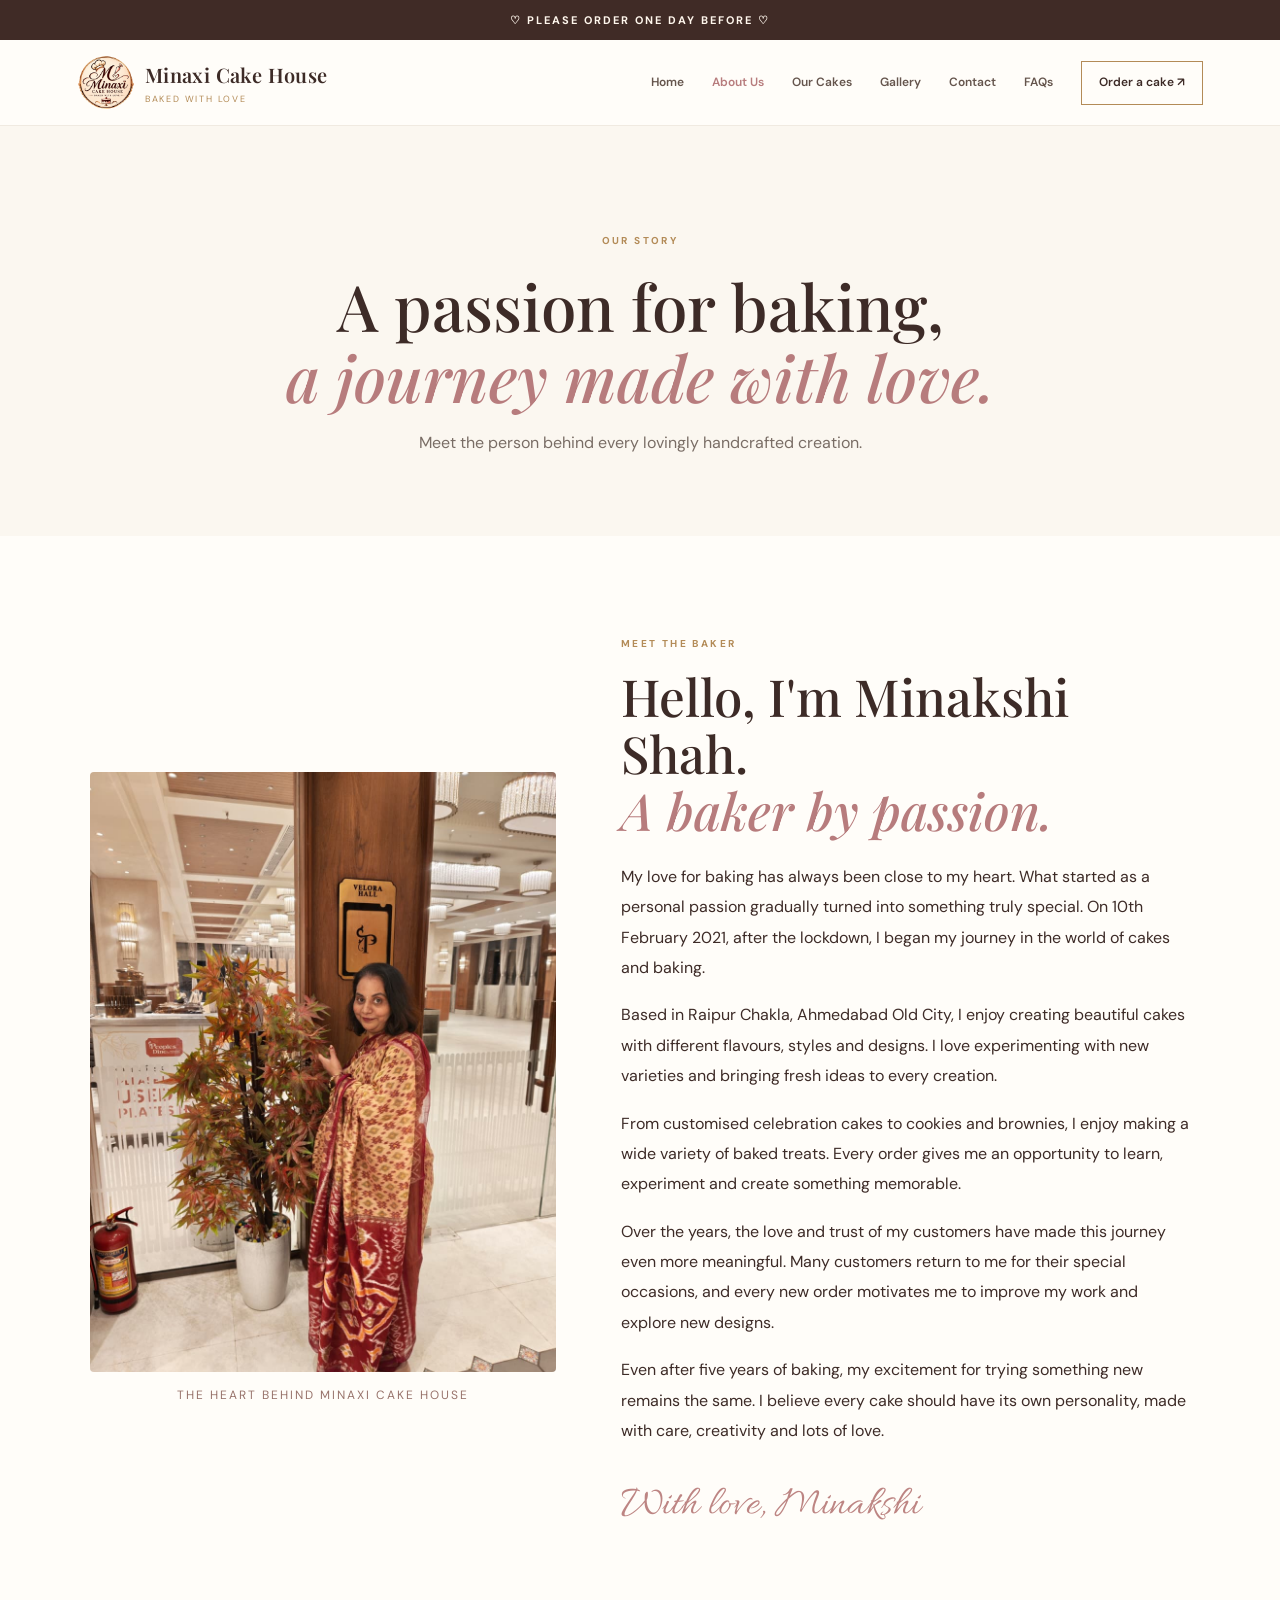
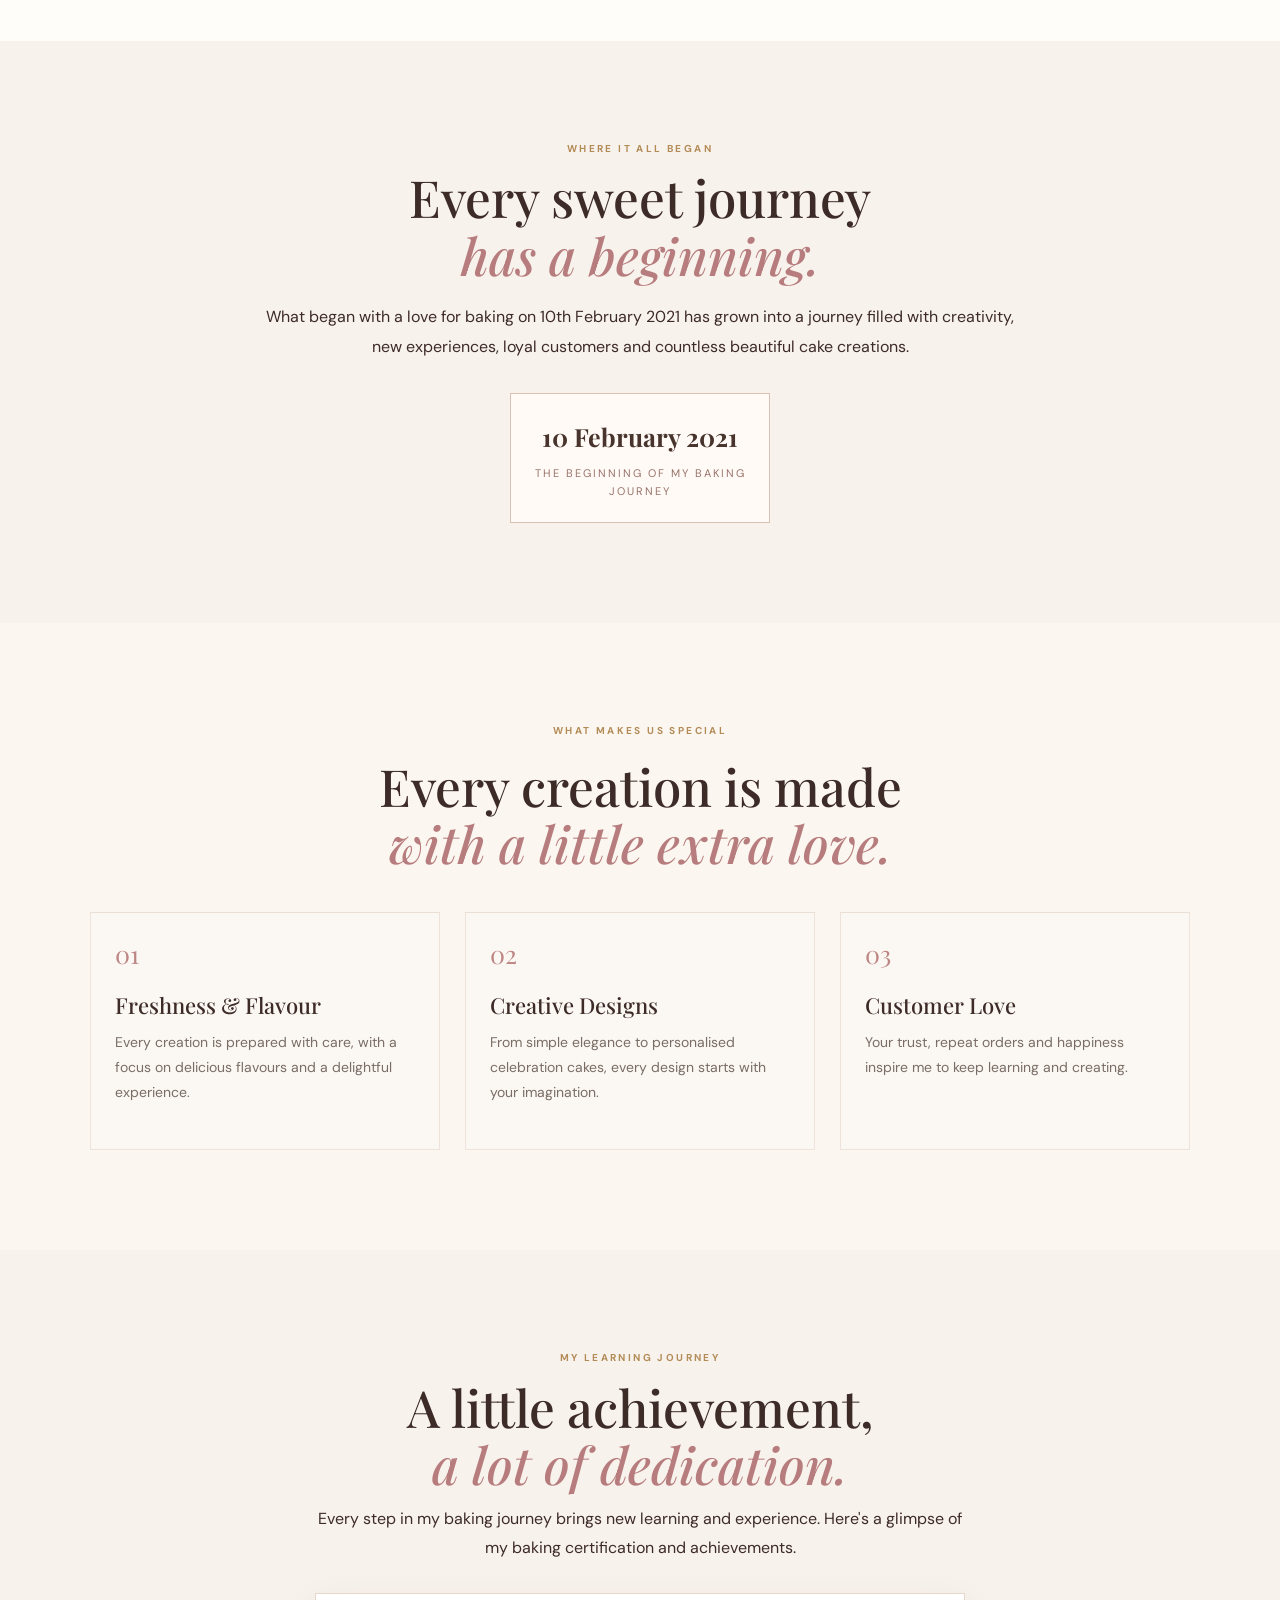
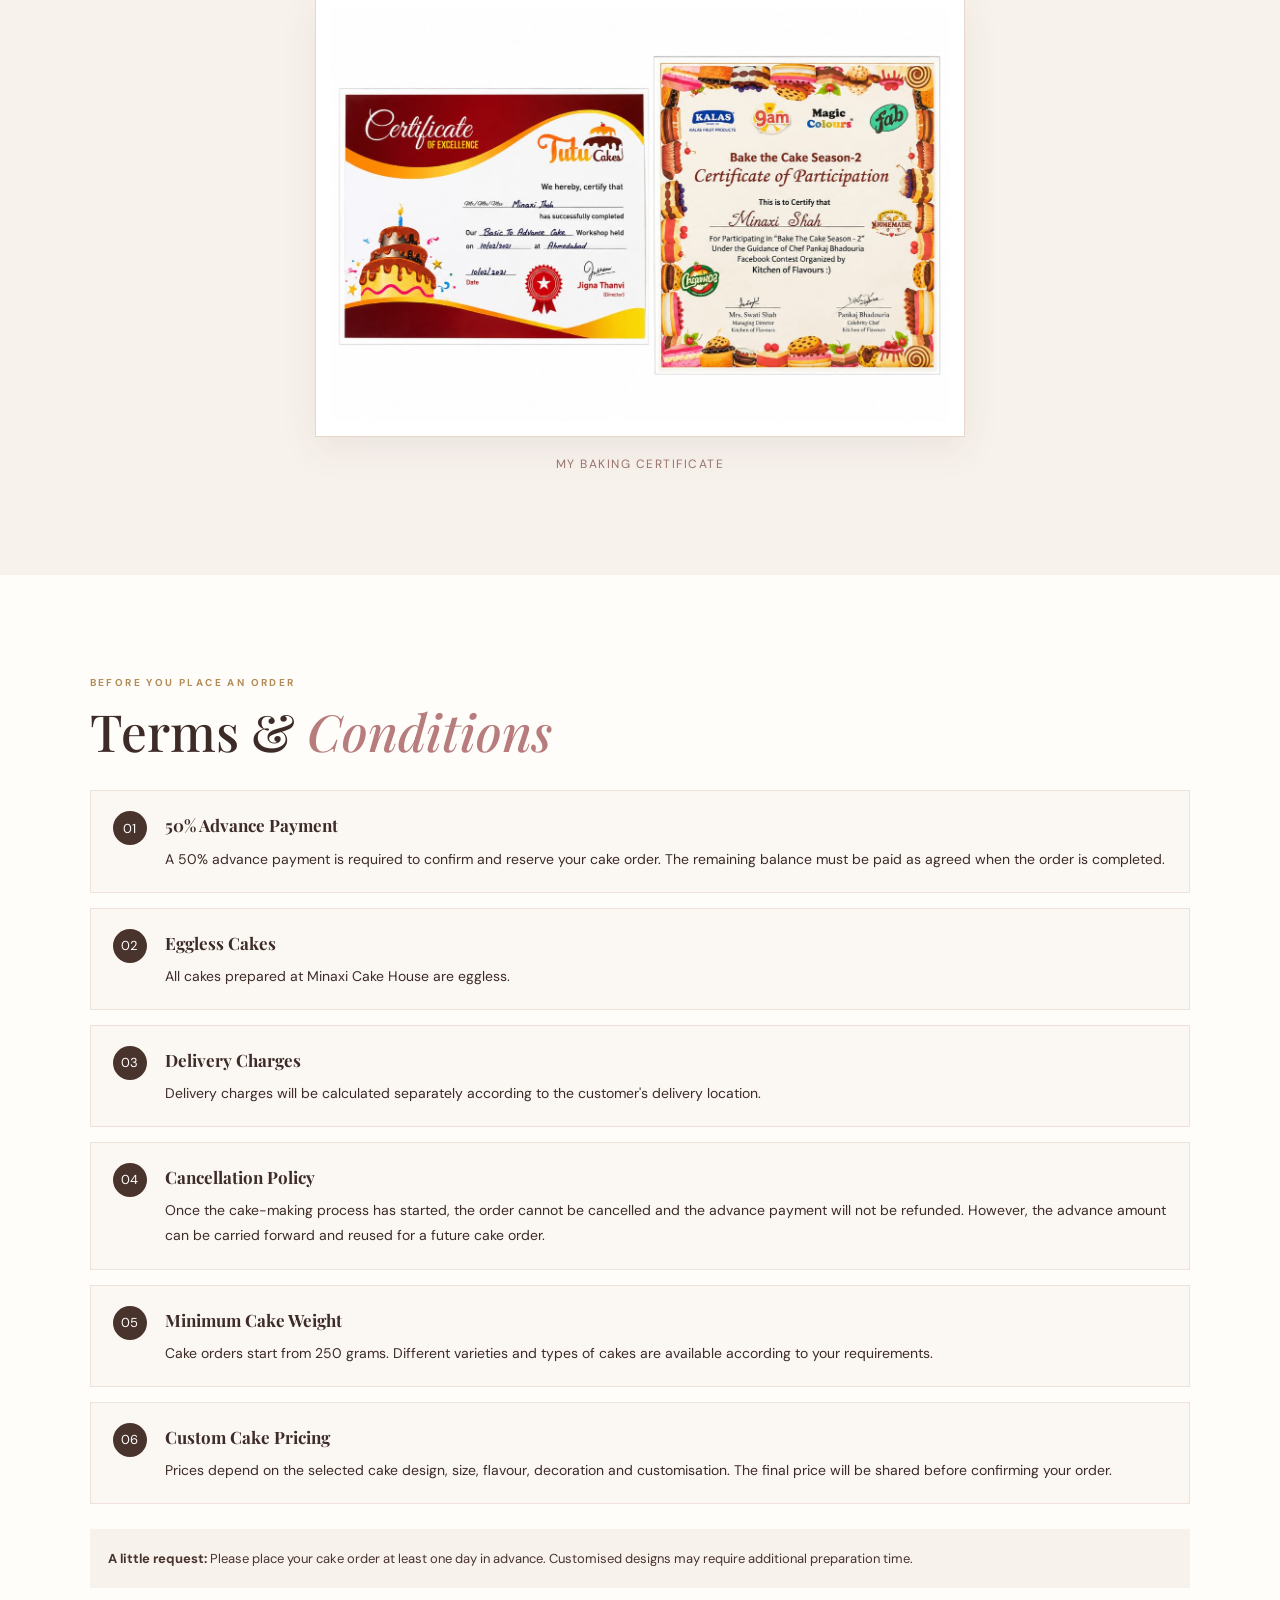
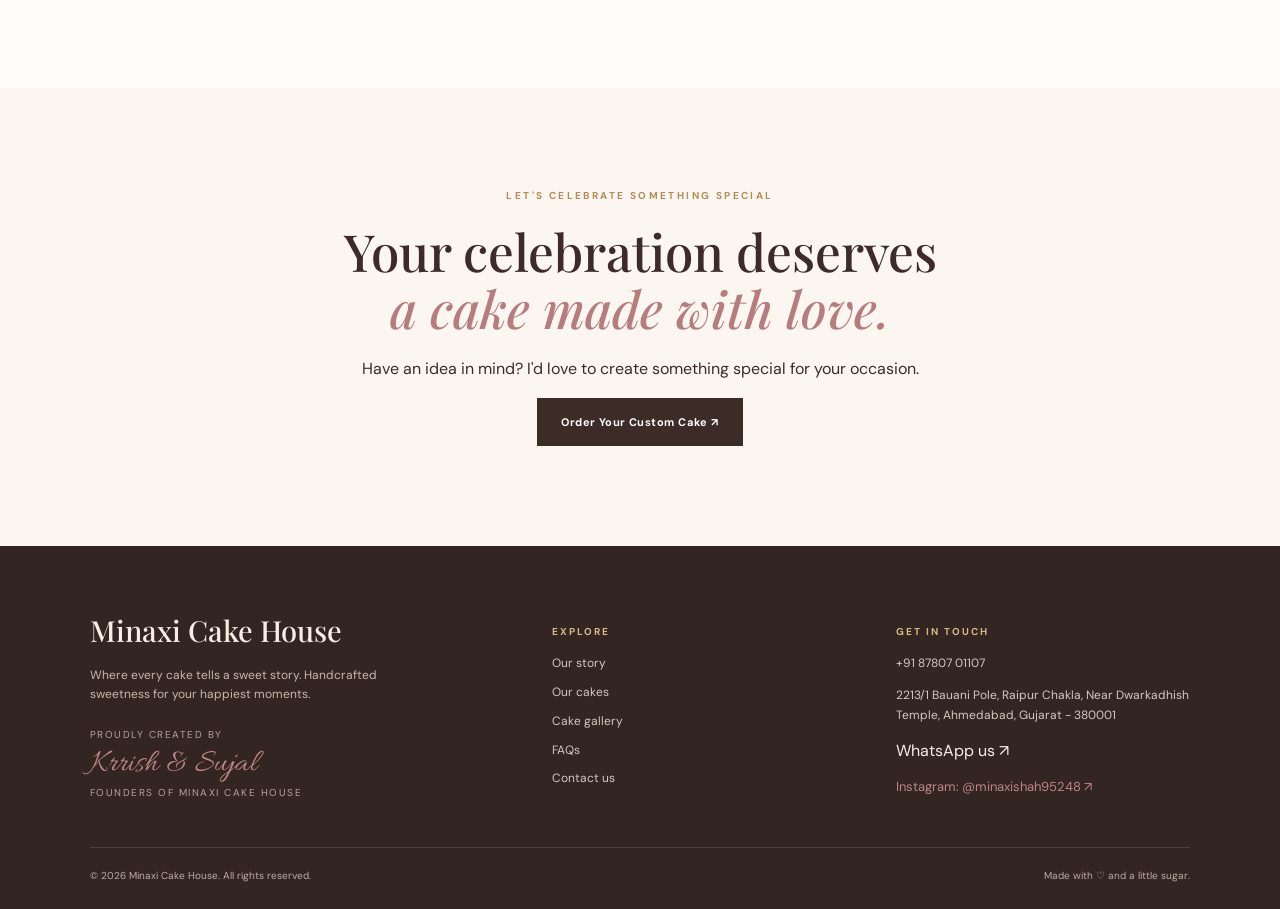
==== commit 3d79bf9c: "Update about.html" ====
--- a/about.html
+++ b/about.html
@@ -5,8 +5,10 @@
 <head>
   <meta charset="utf-8">
   <meta name="viewport" content="width=device-width,initial-scale=1">
-  <link rel="icon" type="image/png" href="./minaxi-favicon.png">
-  <script async src="https://www.googletagmanager.com/gtm.js?id=GTM-NQL6CWG3"></script>
+  <link rel="icon" type="image/png" href="./minaxi-favicon-small.png">
+  <meta name="description" content="Meet Minakshi Shah, baker and founder of Minaxi Cake House in Ahmedabad, and learn about her handcrafted cake journey.">
+  <link rel="canonical" href="https://minaxi-cake-house.vercel.app/about.html">
+  <script async src="https://www.googletagmanager.com/gtm.js?id=GTM-TQLKNTKW"></script>
   <script>
     window.dataLayer = window.dataLayer || [];
     function gtag(){dataLayer.push(arguments);}
@@ -295,7 +297,7 @@
         class="owner-photo"
         src="./minaxi.jpeg"
         alt="Minakshi Shah, founder of Minaxi Cake House"
-      >
+       loading="lazy" decoding="async">
 
       <div class="owner-photo-caption">
         The heart behind Minaxi Cake House
